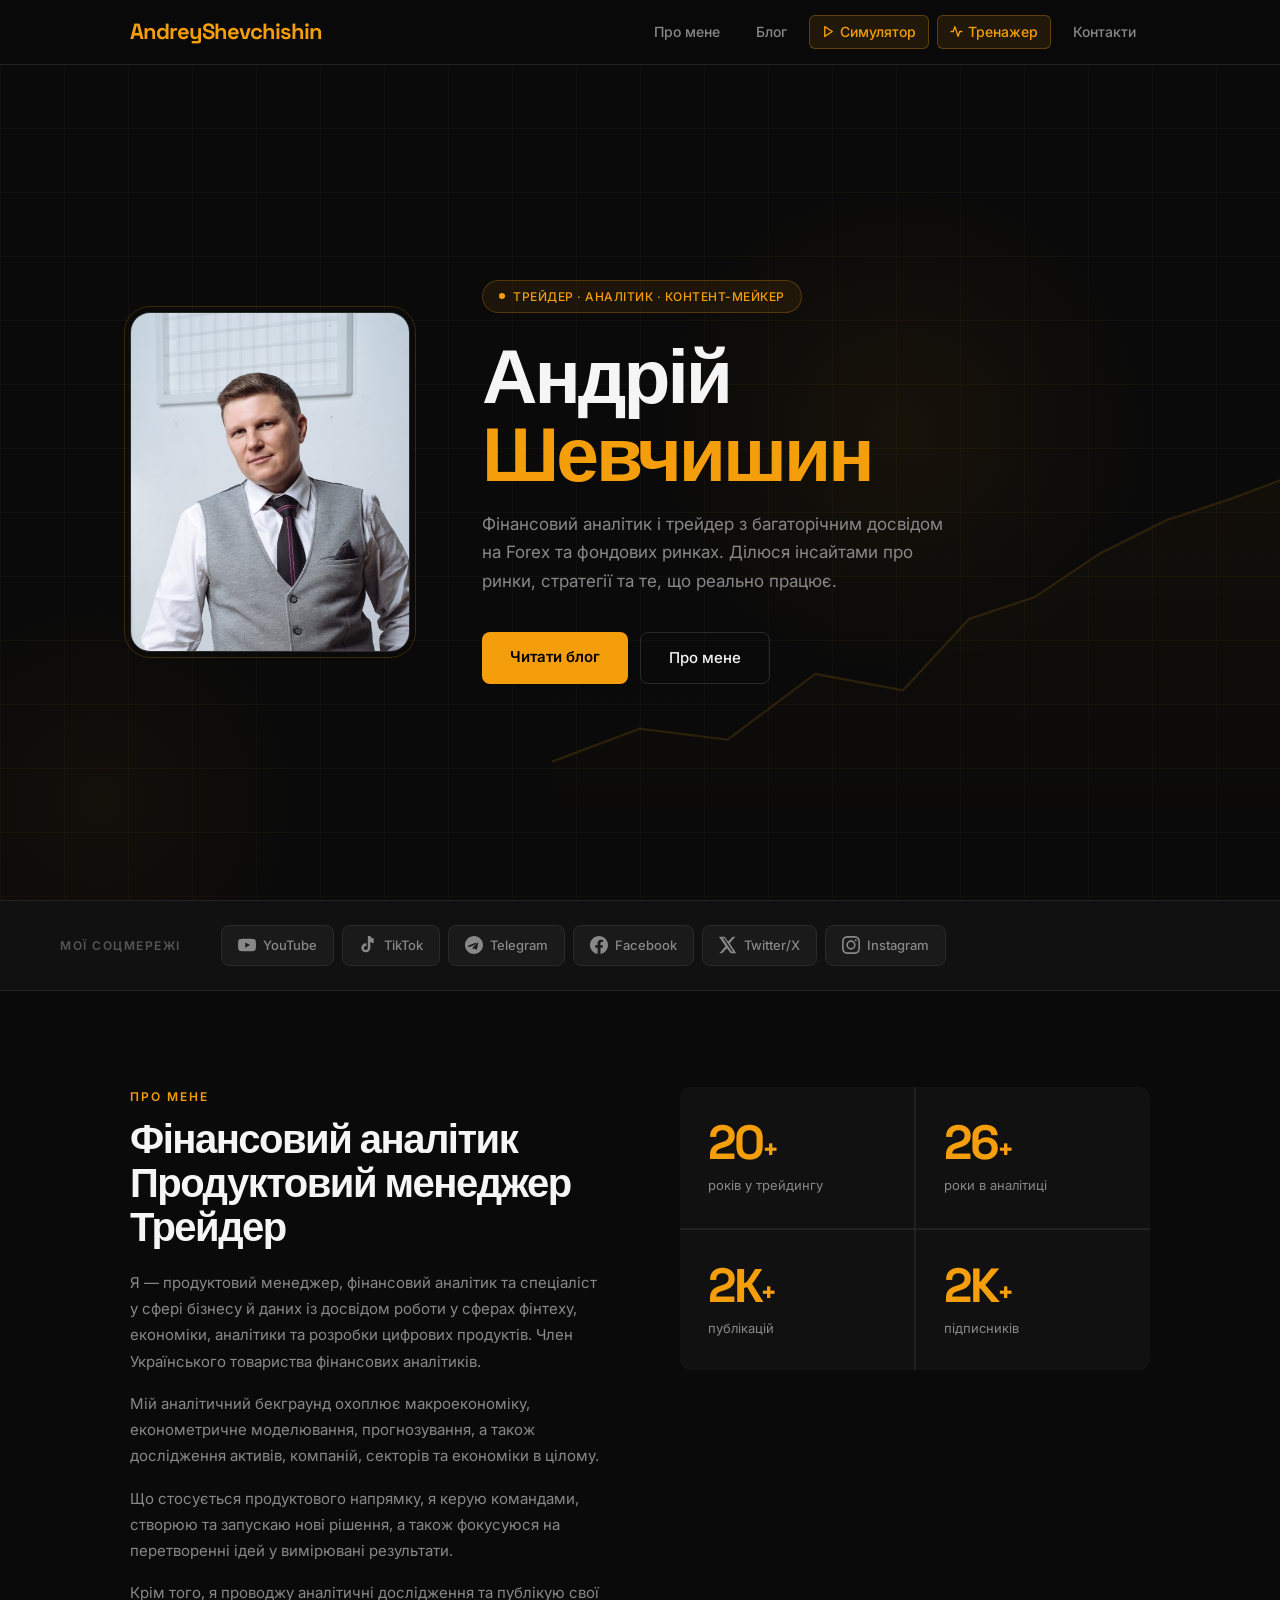
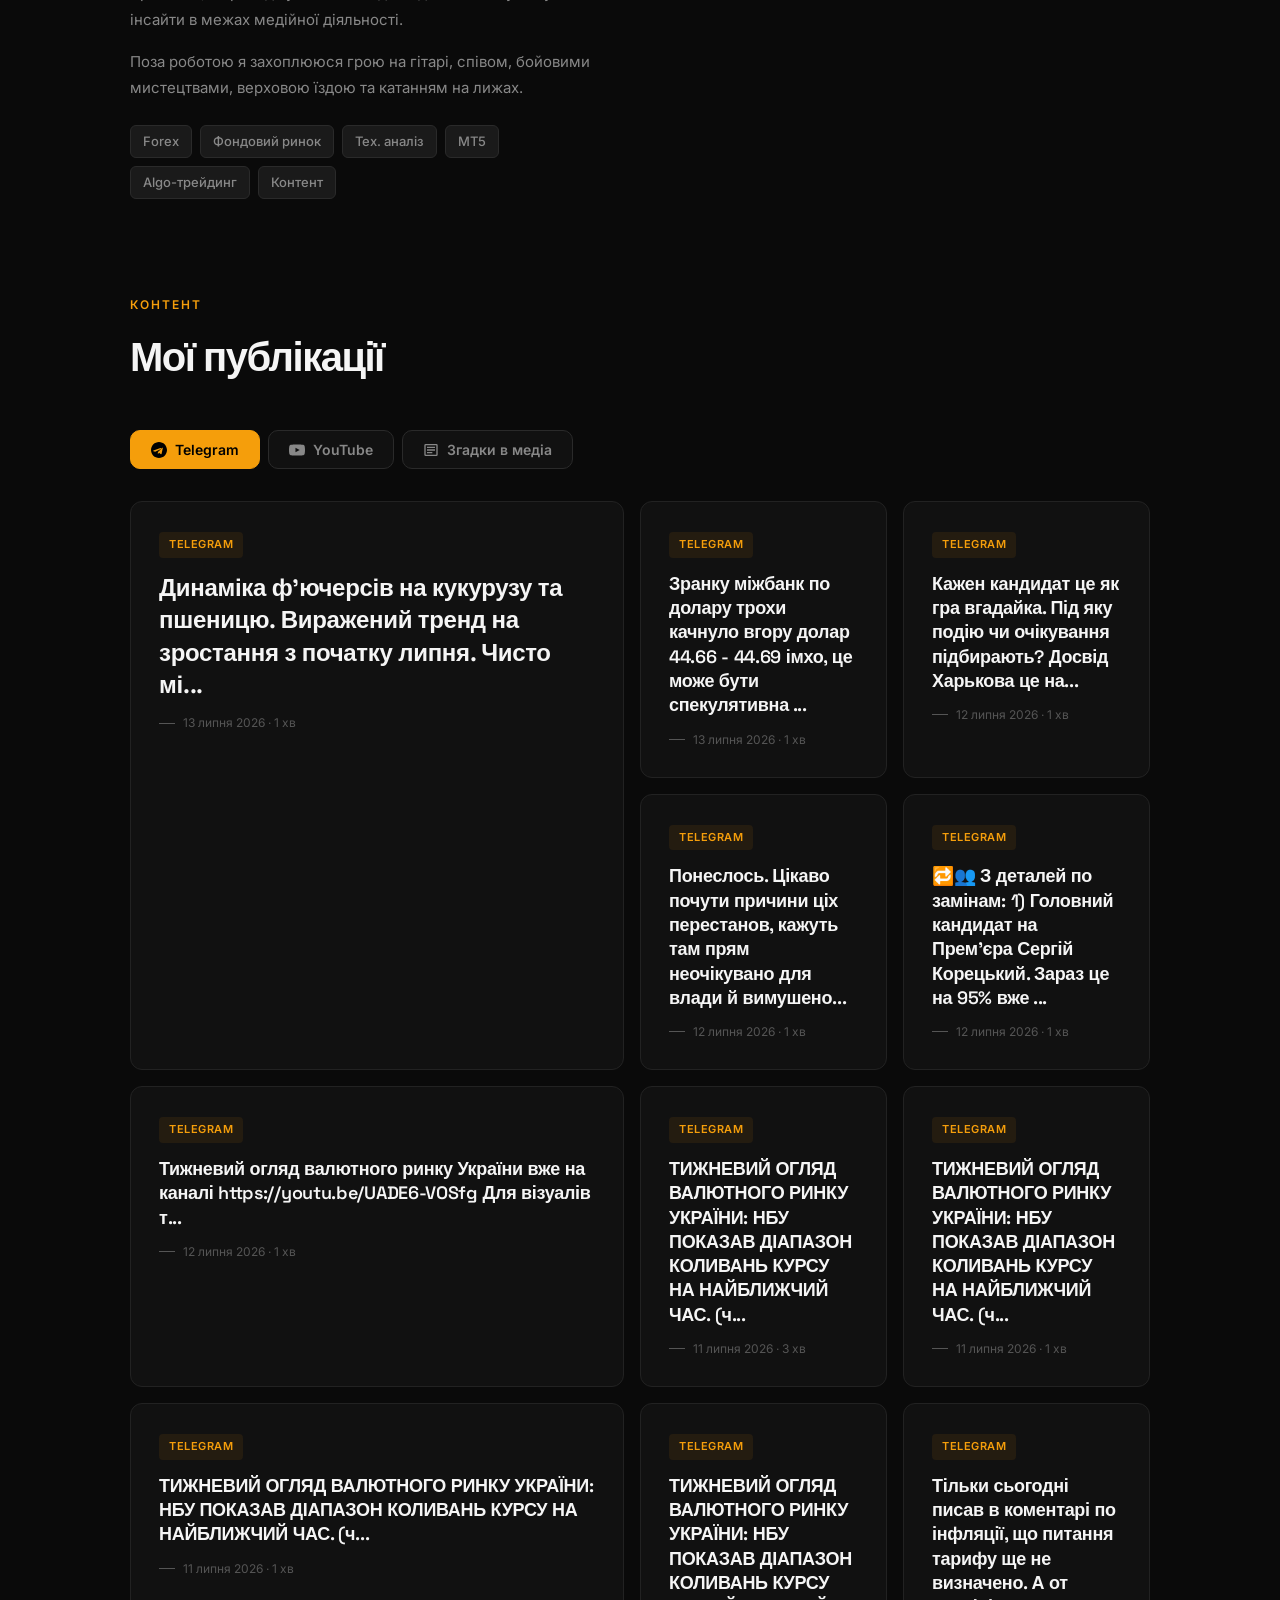
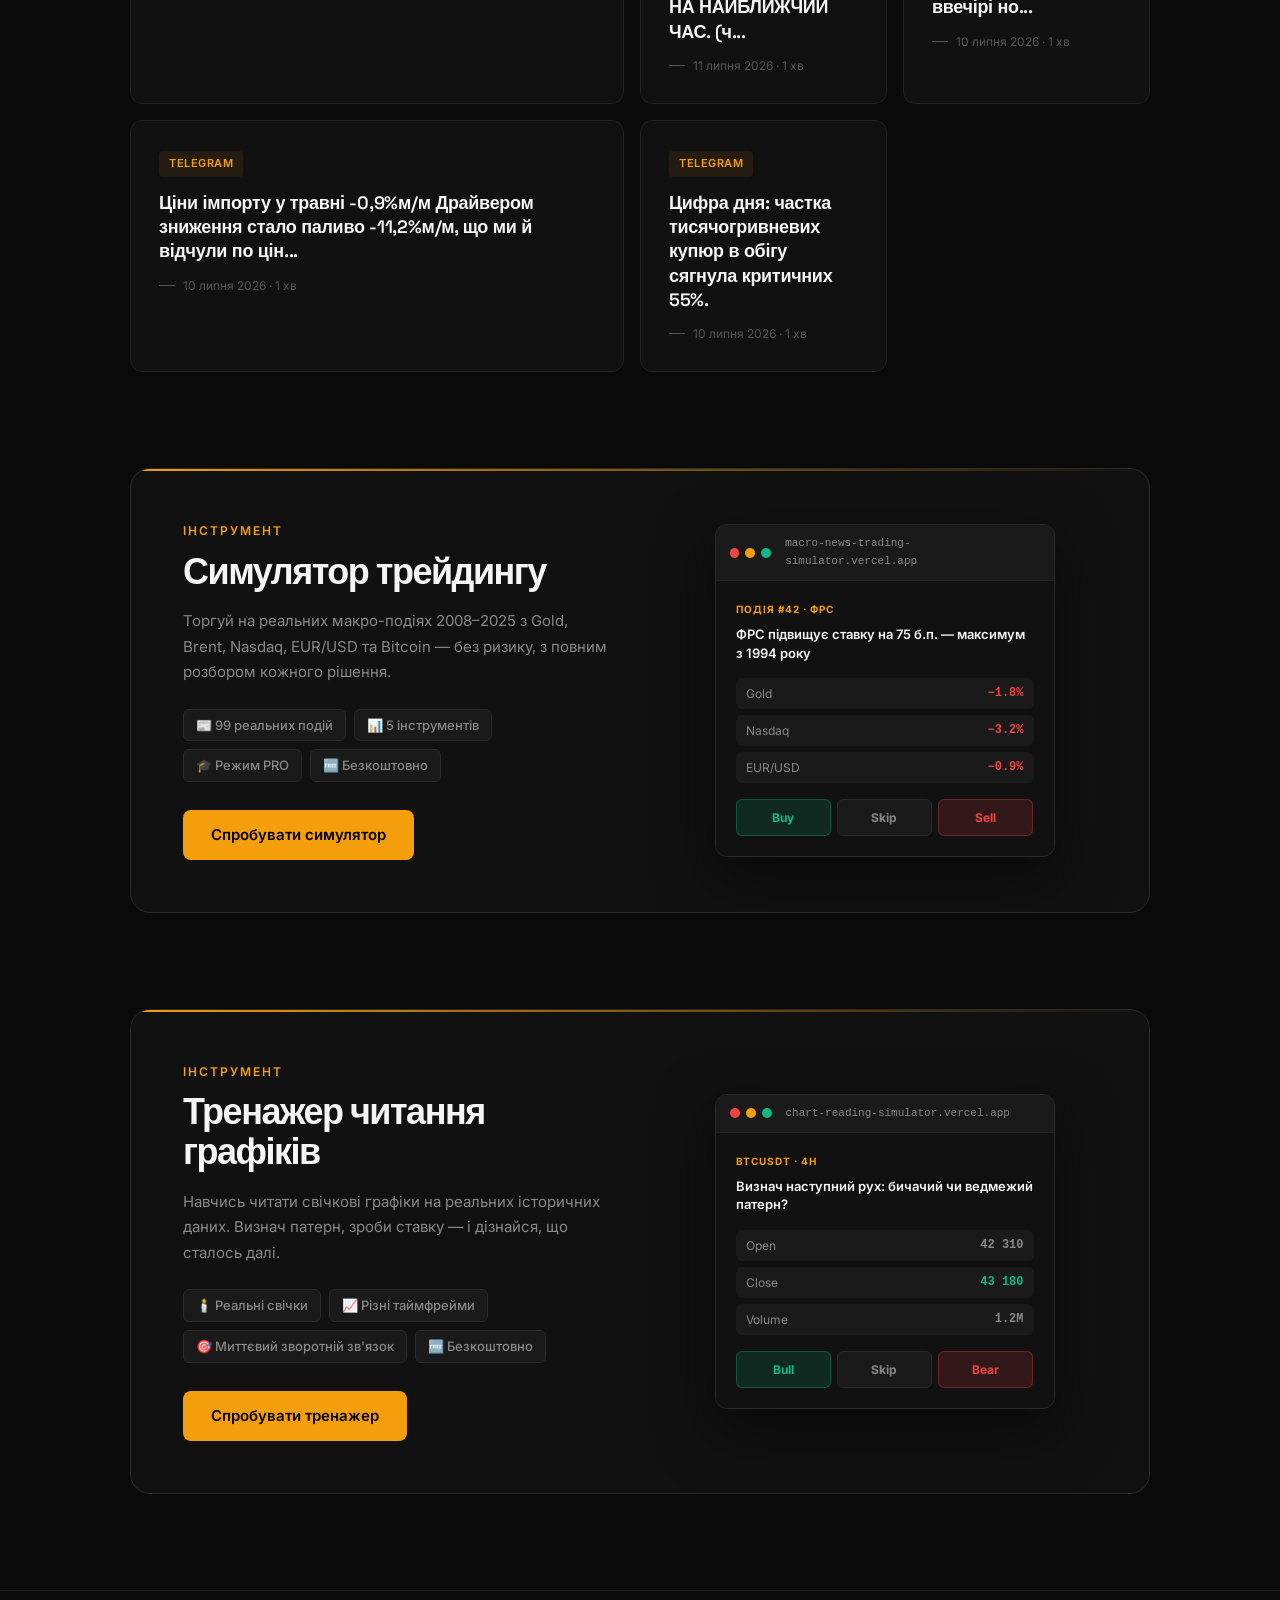
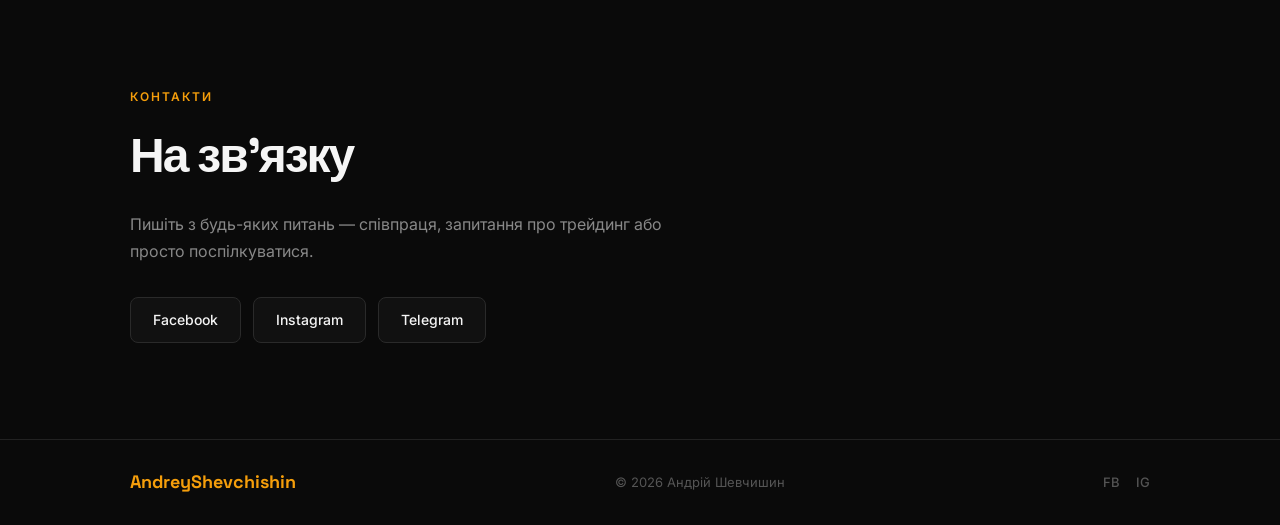
==== index.html @ c6d5d89d "Add files via upload" ====
<!DOCTYPE html>
<html lang="uk">
<head>
<meta charset="UTF-8">
<meta name="viewport" content="width=device-width, initial-scale=1.0">
<title>Андрій Шевчишин — Фінансовий аналітик</title>
<meta name="description" content="Персональний сайт Андрія Шевчишина — фінансовий аналітик, трейдер, контент-мейкер, продакт-менеджер">
<link rel="icon" type="image/svg+xml" href="favicon.svg">
<link rel="alternate icon" href="favicon.ico">
<link rel="preconnect" href="https://fonts.googleapis.com">
<link rel="preconnect" href="https://fonts.gstatic.com" crossorigin>
<link href="https://fonts.googleapis.com/css2?family=Inter:wght@300;400;500;600;700&family=Space+Grotesk:wght@400;500;700&display=swap" rel="stylesheet">
<link rel="stylesheet" href="style.css">
</head>
<body>

<!-- NAV -->
<nav id="navbar">
  <div class="nav-container">
    <div class="nav-logo">AndreyShevchishin</div>
    <div class="nav-links">
      <a href="#about">Про мене</a>
      <a href="#blog">Блог</a>
      <a href="simulator.html" class="nav-simulator">
        <svg width="13" height="13" viewBox="0 0 24 24" fill="none" stroke="currentColor" stroke-width="2.5" stroke-linecap="round" stroke-linejoin="round"><polygon points="5 3 19 12 5 21 5 3"/></svg>
        Симулятор
      </a>
      <a href="chart-simulator.html" class="nav-simulator">
        <svg width="13" height="13" viewBox="0 0 24 24" fill="none" stroke="currentColor" stroke-width="2.5" stroke-linecap="round" stroke-linejoin="round"><polyline points="22 12 18 12 15 21 9 3 6 12 2 12"/></svg>
        Тренажер
      </a>
      <a href="#contacts">Контакти</a>
    </div>
    <button class="nav-burger" id="burger">
      <span></span><span></span><span></span>
    </button>
  </div>
</nav>

<!-- HERO -->
<section class="hero" id="home">
  <div class="hero-bg">
    <div class="grid-lines"></div>
    <div class="chart-container">
      <svg viewBox="0 0 700 400" fill="none" xmlns="http://www.w3.org/2000/svg">
        <defs>
          <linearGradient id="chartGrad" x1="0" y1="0" x2="0" y2="1">
            <stop offset="0%" stop-color="#F59E0B" stop-opacity="0.25"/>
            <stop offset="100%" stop-color="#F59E0B" stop-opacity="0"/>
          </linearGradient>
        </defs>
        <polyline class="chart-line" points="0,320 80,290 160,300 240,240 320,255 380,190 440,170 500,130 560,100 620,80 700,50"/>
        <polygon class="chart-fill" points="0,320 80,290 160,300 240,240 320,255 380,190 440,170 500,130 560,100 620,80 700,50 700,400 0,400"/>
        <line x1="0" y1="133" x2="700" y2="133" stroke="#F59E0B" stroke-width="0.5" stroke-dasharray="5,10" opacity="0.3"/>
        <line x1="0" y1="266" x2="700" y2="266" stroke="#F59E0B" stroke-width="0.5" stroke-dasharray="5,10" opacity="0.3"/>
      </svg>
    </div>
    <div class="glow-1"></div>
    <div class="glow-2"></div>
  </div>

  <div class="hero-inner">
    <div class="hero-photo-wrap">
      <div class="hero-photo">
        <img src="Shevshichin.jpg" alt="Андрій Шевчишин" onerror="this.parentElement.classList.add('no-photo')">
        <div class="photo-placeholder">АШ</div>
      </div>
      <div class="photo-ring"></div>
    </div>

    <div class="hero-content">
      <div class="hero-badge">
        <span class="badge-dot"></span>
        Трейдер · Аналітик · Контент-мейкер
      </div>
      <h1>Андрій<br><span class="gold">Шевчишин</span></h1>
      <p class="hero-bio">
        Фінансовий аналітик і трейдер з багаторічним досвідом на Forex та фондових ринках. Ділюся інсайтами про ринки, стратегії та те, що реально працює.
      </p>
      <div class="hero-cta">
        <a href="#blog" class="btn-primary">Читати блог</a>
        <a href="#about" class="btn-ghost">Про мене</a>
      </div>
    </div>
  </div>
</section>

<!-- SOCIAL BAR -->
<div class="social-bar">
  <span class="social-label">Мої соцмережі</span>
  <div class="social-links" id="social-links">
    <a href="https://www.youtube.com/channel/UCLNHlZolCyjNAuhFwSVcicA" class="social-link" data-platform="youtube">
      <svg width="18" height="18" viewBox="0 0 24 24" fill="currentColor"><path d="M23.5 6.2a3 3 0 0 0-2.1-2.1C19.5 3.6 12 3.6 12 3.6s-7.5 0-9.4.5A3 3 0 0 0 .5 6.2 31 31 0 0 0 0 12a31 31 0 0 0 .5 5.8 3 3 0 0 0 2.1 2.1c1.9.5 9.4.5 9.4.5s7.5 0 9.4-.5a3 3 0 0 0 2.1-2.1A31 31 0 0 0 24 12a31 31 0 0 0-.5-5.8zM9.7 15.5V8.5l6.3 3.5-6.3 3.5z"/></svg>
      YouTube
    </a>
    <a href="https://www.tiktok.com/@andyshev" class="social-link" data-platform="tiktok">
      <svg width="18" height="18" viewBox="0 0 24 24" fill="currentColor"><path d="M19.6 3.3A4.5 4.5 0 0 1 15.1 0h-3.3v16.4a2.7 2.7 0 0 1-2.7 2.4 2.7 2.7 0 0 1-2.7-2.7 2.7 2.7 0 0 1 2.7-2.7c.3 0 .5 0 .8.1V9.9a6 6 0 0 0-.8-.1 6 6 0 0 0-6 6 6 6 0 0 0 6 6 6 6 0 0 0 6-6V8.1a7.8 7.8 0 0 0 4.5 1.4V6.2a4.5 4.5 0 0 1-0-.9z"/></svg>
      TikTok
    </a>
    <a href="https://t.me/shevchyshyn_trends" class="social-link" data-platform="telegram">
      <svg width="18" height="18" viewBox="0 0 24 24" fill="currentColor"><path d="M12 0C5.4 0 0 5.4 0 12s5.4 12 12 12 12-5.4 12-12S18.6 0 12 0zm5.9 8.2-2 9.5c-.1.6-.5.8-1 .5l-2.8-2-1.3 1.3c-.2.2-.3.3-.6.3l.2-2.8 4.9-4.4c.2-.2 0-.3-.3-.1L6.3 14.5l-2.7-.8c-.6-.2-.6-.6.1-.8l10.5-4c.5-.2 1 .1.7.8-.1 0-.1 0 0 .5z"/></svg>
      Telegram
    </a>
    <a href="https://www.facebook.com/AndyShev79" class="social-link" data-platform="facebook" target="_blank" rel="noopener">
      <svg width="18" height="18" viewBox="0 0 24 24" fill="currentColor"><path d="M24 12.1C24 5.4 18.6 0 12 0S0 5.4 0 12.1C0 18.1 4.4 23.1 10.1 24v-8.4H7.1v-3.5h3V9.6c0-3 1.8-4.7 4.5-4.7 1.3 0 2.7.2 2.7.2v3h-1.5c-1.5 0-2 .9-2 1.9v2.2h3.4l-.5 3.5H14V24C19.6 23.1 24 18.1 24 12.1z"/></svg>
      Facebook
    </a>
    <a href="https://x.com/AShechishin" class="social-link" data-platform="twitter">
      <svg width="18" height="18" viewBox="0 0 24 24" fill="currentColor"><path d="M18.2 1h3.5L14.2 9.8 23 23h-7.3l-5.2-6.8L4.2 23H.7l8-9.4L0 1h7.5l4.7 6.2L18.2 1zm-1.2 19.8h1.9L7.1 2.9H5.1l11.9 17.9z"/></svg>
      Twitter/X
    </a>
    <a href="https://www.instagram.com/andreyshevchishin/" class="social-link" data-platform="instagram" target="_blank" rel="noopener">
      <svg width="18" height="18" viewBox="0 0 24 24" fill="currentColor"><path d="M12 2.2c3.2 0 3.6 0 4.9.1 3.3.1 4.8 1.7 4.9 4.9.1 1.3.1 1.6.1 4.8 0 3.2 0 3.6-.1 4.8-.1 3.2-1.7 4.8-4.9 4.9-1.3.1-1.6.1-4.9.1-3.2 0-3.6 0-4.8-.1-3.3-.1-4.8-1.7-4.9-4.9C2.2 15.6 2.2 15.3 2.2 12c0-3.2 0-3.6.1-4.8C2.4 3.9 4 2.3 7.2 2.3c1.2-.1 1.6-.1 4.8-.1zM12 0C8.7 0 8.3 0 7.1.1 2.7.3.3 2.7.1 7.1.0 8.3 0 8.7 0 12c0 3.3 0 3.7.1 4.9.2 4.4 2.6 6.8 7 7C8.3 24 8.7 24 12 24s3.7 0 4.9-.1c4.4-.2 6.8-2.6 7-7 .1-1.2.1-1.6.1-4.9 0-3.3 0-3.7-.1-4.9C23.7 2.7 21.3.3 16.9.1 15.7 0 15.3 0 12 0zm0 5.8a6.2 6.2 0 1 0 0 12.4 6.2 6.2 0 0 0 0-12.4zM12 16a4 4 0 1 1 0-8 4 4 0 0 1 0 8zm6.4-11.8a1.4 1.4 0 1 0 0 2.8 1.4 1.4 0 0 0 0-2.8z"/></svg>
      Instagram
    </a>
  </div>
</div>

<!-- ABOUT -->
<section class="about-section" id="about">
  <div class="container">
    <div class="about-grid">
      <div class="about-text">
        <div class="section-label">Про мене</div>
         <h2>Фінансовий аналітик<br>Продуктовий менеджер<br>Трейдер</h2>
        <p>Я — продуктовий менеджер, фінансовий аналітик та спеціаліст у сфері бізнесу й даних із досвідом роботи у сферах фінтеху, економіки, аналітики та розробки цифрових продуктів. Член Українського товариства фінансових аналітиків.</p>
        <p>Мій аналітичний бекграунд охоплює макроекономіку, економетричне моделювання, прогнозування, а також дослідження активів, компаній, секторів та економіки в цілому.</p>
        <p>Що стосується продуктового напрямку, я керую командами, створюю та запускаю нові рішення, а також фокусуюся на перетворенні ідей у вимірювані результати.</p>
        <p>Крім того, я проводжу аналітичні дослідження та публікую свої інсайти в межах медійної діяльності. </p>
        <p>Поза роботою я захоплююся грою на гітарі, співом, бойовими мистецтвами, верховою їздою та катанням на лижах.</p>
        <div class="about-tags">
          <span class="tag">Forex</span>
          <span class="tag">Фондовий ринок</span>
          <span class="tag">Тех. аналіз</span>
          <span class="tag">MT5</span>
          <span class="tag">Algo-трейдинг</span>
          <span class="tag">Контент</span>
        </div>
      </div>
      <div class="about-stats">
        <div class="stat-card">
          <div class="stat-num">20<span>+</span></div>
          <div class="stat-label">років у трейдингу</div>
        </div>
        <div class="stat-card">
          <div class="stat-num">26<span>+</span></div>
          <div class="stat-label">роки в аналітиці</div>
        </div>
        <div class="stat-card">
          <div class="stat-num">2К<span>+</span></div>
          <div class="stat-label">публікацій</div>
        </div>
        <div class="stat-card">
          <div class="stat-num">2K<span>+</span></div>
          <div class="stat-label">підписників</div>
        </div>
      </div>
    </div>
  </div>
</section>

<!-- BLOG -->
<section class="blog-section" id="blog">
  <div class="container">
    <div class="section-header">
      <div>
        <div class="section-label">Контент</div>
        <h2>Мої публікації</h2>
      </div>
    </div>
    <div class="tab-bar">
      <button class="tab-btn active" data-source="telegram">
        <svg width="16" height="16" viewBox="0 0 24 24" fill="currentColor"><path d="M12 0C5.4 0 0 5.4 0 12s5.4 12 12 12 12-5.4 12-12S18.6 0 12 0zm5.9 8.2-2 9.5c-.1.6-.5.8-1 .5l-2.8-2-1.3 1.3c-.2.2-.3.3-.6.3l.2-2.8 4.9-4.4c.2-.2 0-.3-.3-.1L6.3 14.5l-2.7-.8c-.6-.2-.6-.6.1-.8l10.5-4c.5-.2 1 .1.7.8-.1 0-.1 0 0 .5z"/></svg>
        Telegram
      </button>
      <button class="tab-btn" data-source="youtube">
        <svg width="16" height="16" viewBox="0 0 24 24" fill="currentColor"><path d="M23.5 6.2a3 3 0 0 0-2.1-2.1C19.5 3.6 12 3.6 12 3.6s-7.5 0-9.4.5A3 3 0 0 0 .5 6.2 31 31 0 0 0 0 12a31 31 0 0 0 .5 5.8 3 3 0 0 0 2.1 2.1c1.9.5 9.4.5 9.4.5s7.5 0 9.4-.5a3 3 0 0 0 2.1-2.1A31 31 0 0 0 24 12a31 31 0 0 0-.5-5.8zM9.7 15.5V8.5l6.3 3.5-6.3 3.5z"/></svg>
        YouTube
      </button>
      <button class="tab-btn" data-source="news">
        <svg width="16" height="16" viewBox="0 0 24 24" fill="currentColor"><path d="M20 3H4a2 2 0 0 0-2 2v14a2 2 0 0 0 2 2h16a2 2 0 0 0 2-2V5a2 2 0 0 0-2-2zm0 16H4V5h16v14zM6 7h12v2H6zm0 4h12v2H6zm0 4h8v2H6z"/></svg>
        Згадки в медіа
      </button>
    </div>
    <div class="posts-grid" id="posts-container"></div>
  </div>
</section>

<!-- SIMULATOR BANNER -->
<section class="simulator-section">
  <div class="container">
    <div class="simulator-banner">
      <div class="sim-left">
        <div class="section-label">Інструмент</div>
        <h2>Симулятор трейдингу</h2>
        <p>Торгуй на реальних макро-подіях 2008–2025 з Gold, Brent, Nasdaq, EUR/USD та Bitcoin — без ризику, з повним розбором кожного рішення.</p>
        <div class="sim-features">
          <span class="sim-feat">📰 99 реальних подій</span>
          <span class="sim-feat">📊 5 інструментів</span>
          <span class="sim-feat">🎓 Режим PRO</span>
          <span class="sim-feat">🆓 Безкоштовно</span>
        </div>
        <a href="simulator.html" class="btn-primary sim-cta">Спробувати симулятор</a>
      </div>
      <div class="sim-right">
        <div class="sim-preview">
          <div class="sim-screen">
            <div class="sim-bar">
              <span class="sim-dot" style="background:#EF4444"></span>
              <span class="sim-dot" style="background:#F59E0B"></span>
              <span class="sim-dot" style="background:#10B981"></span>
              <span class="sim-url">macro-news-trading-simulator.vercel.app</span>
            </div>
            <div class="sim-content">
              <div class="sim-event-label">ПОДІЯ #42 · ФРС</div>
              <div class="sim-event-title">ФРС підвищує ставку на 75 б.п. — максимум з 1994 року</div>
              <div class="sim-instruments">
                <div class="sim-inst">
                  <span>Gold</span>
                  <span class="sim-val down">−1.8%</span>
                </div>
                <div class="sim-inst">
                  <span>Nasdaq</span>
                  <span class="sim-val down">−3.2%</span>
                </div>
                <div class="sim-inst">
                  <span>EUR/USD</span>
                  <span class="sim-val down">−0.9%</span>
                </div>
              </div>
              <div class="sim-btns">
                <div class="sim-btn buy">Buy</div>
                <div class="sim-btn skip">Skip</div>
                <div class="sim-btn sell">Sell</div>
              </div>
            </div>
          </div>
        </div>
      </div>
    </div>
  </div>
</section>

<!-- CHART SIMULATOR BANNER -->
<section class="simulator-section">
  <div class="container">
    <div class="simulator-banner">
      <div class="sim-left">
        <div class="section-label">Інструмент</div>
        <h2>Тренажер читання графіків</h2>
        <p>Навчись читати свічкові графіки на реальних історичних даних. Визнач патерн, зроби ставку — і дізнайся, що сталось далі.</p>
        <div class="sim-features">
          <span class="sim-feat">🕯️ Реальні свічки</span>
          <span class="sim-feat">📈 Різні таймфрейми</span>
          <span class="sim-feat">🎯 Миттєвий зворотній зв'язок</span>
          <span class="sim-feat">🆓 Безкоштовно</span>
        </div>
        <a href="chart-simulator.html" class="btn-primary sim-cta">Спробувати тренажер</a>
      </div>
      <div class="sim-right">
        <div class="sim-preview">
          <div class="sim-screen">
            <div class="sim-bar">
              <span class="sim-dot" style="background:#EF4444"></span>
              <span class="sim-dot" style="background:#F59E0B"></span>
              <span class="sim-dot" style="background:#10B981"></span>
              <span class="sim-url">chart-reading-simulator.vercel.app</span>
            </div>
            <div class="sim-content">
              <div class="sim-event-label">BTCUSDT · 4H</div>
              <div class="sim-event-title">Визнач наступний рух: бичачий чи ведмежий патерн?</div>
              <div class="sim-instruments">
                <div class="sim-inst">
                  <span>Open</span>
                  <span class="sim-val">42 310</span>
                </div>
                <div class="sim-inst">
                  <span>Close</span>
                  <span class="sim-val up">43 180</span>
                </div>
                <div class="sim-inst">
                  <span>Volume</span>
                  <span class="sim-val">1.2M</span>
                </div>
              </div>
              <div class="sim-btns">
                <div class="sim-btn buy">Bull</div>
                <div class="sim-btn skip">Skip</div>
                <div class="sim-btn sell">Bear</div>
              </div>
            </div>
          </div>
        </div>
      </div>
    </div>
  </div>
</section>

<!-- CONTACTS -->
<section class="contacts-section" id="contacts">
  <div class="container">
    <div class="contacts-inner">
      <div class="section-label">Контакти</div>
      <h2>На зв'язку</h2>
      <p class="contacts-desc">Пишіть з будь-яких питань — співпраця, запитання про трейдинг або просто поспілкуватися.</p>
      <div class="contacts-social">
        <a href="https://www.facebook.com/AndyShev79" class="contact-btn" target="_blank" rel="noopener">Facebook</a>
        <a href="https://www.instagram.com/andreyshevchishin/" class="contact-btn" target="_blank" rel="noopener">Instagram</a>
        <a href="#" class="contact-btn">Telegram</a>
      </div>
    </div>
  </div>
</section>

<!-- FOOTER -->
<footer>
  <div class="container">
    <div class="footer-inner">
      <div class="footer-logo">AndreyShevchishin</div>
      <div class="footer-copy">© 2026 Андрій Шевчишин</div>
      <div class="footer-links">
        <a href="https://www.facebook.com/AndyShev79" target="_blank" rel="noopener">FB</a>
        <a href="https://www.instagram.com/andreyshevchishin/" target="_blank" rel="noopener">IG</a>
      </div>
    </div>
  </div>
</footer>

<script src="posts.js"></script>
<script src="main.js"></script>
</body>
</html>
---- style.css ----
@import url('https://fonts.googleapis.com/css2?family=Inter:wght@300;400;500;600;700&family=Space+Grotesk:wght@400;500;700&display=swap');

*, *::before, *::after { margin: 0; padding: 0; box-sizing: border-box; }

:root {
  --bg: #0A0A0A;
  --bg2: #111111;
  --bg3: #1A1A1A;
  --gold: #F59E0B;
  --gold2: #D97706;
  --gold-dim: rgba(245,158,11,0.08);
  --text: #F5F5F5;
  --muted: #888;
  --muted2: #555;
  --border: #222;
  --border2: #2A2A2A;
  --radius: 12px;
}

html { scroll-behavior: smooth; }

body {
  background: var(--bg);
  color: var(--text);
  font-family: 'Inter', sans-serif;
  font-size: 16px;
  line-height: 1.6;
  overflow-x: hidden;
}

.container { max-width: 1140px; margin: 0 auto; padding: 0 60px; }

/* ───── NAV ───── */
#navbar {
  position: fixed; top: 0; left: 0; right: 0; z-index: 200;
  background: rgba(10,10,10,0.85);
  backdrop-filter: blur(16px);
  border-bottom: 1px solid var(--border);
  transition: box-shadow 0.3s;
}
#navbar.scrolled { box-shadow: 0 4px 40px rgba(0,0,0,0.5); }
.nav-container {
  max-width: 1140px; margin: 0 auto;
  display: flex; align-items: center;
  padding: 0 60px; height: 64px;
}
.nav-logo {
  font-family: 'Space Grotesk', sans-serif;
  font-size: 22px; font-weight: 700;
  color: var(--gold); letter-spacing: -1px;
  margin-right: auto;
}
.nav-links { display: flex; gap: 8px; }
.nav-links a {
  color: var(--muted); text-decoration: none;
  font-size: 14px; font-weight: 500;
  padding: 6px 14px; border-radius: 6px;
  transition: all 0.2s;
}
.nav-links a:hover { color: var(--text); background: var(--bg3); }
.nav-burger {
  display: none; flex-direction: column; gap: 5px;
  background: none; border: none; cursor: pointer; padding: 4px;
}
.nav-burger span {
  display: block; width: 22px; height: 2px;
  background: var(--muted); border-radius: 2px; transition: all 0.2s;
}

/* ───── HERO ───── */
.hero {
  min-height: 100vh;
  display: flex; align-items: center;
  padding: 64px 0 0;
  position: relative; overflow: hidden;
}
.hero-bg {
  position: absolute; inset: 0; pointer-events: none;
}
.grid-lines {
  position: absolute; inset: 0;
  background-image:
    linear-gradient(rgba(245,158,11,0.035) 1px, transparent 1px),
    linear-gradient(90deg, rgba(245,158,11,0.035) 1px, transparent 1px);
  background-size: 64px 64px;
}
.chart-container {
  position: absolute; right: -40px; bottom: 0;
  width: 60%; height: 60%; opacity: 0.15;
}
.chart-container svg { width: 100%; height: 100%; }
.chart-line { stroke: #F59E0B; stroke-width: 2; fill: none; }
.chart-fill { fill: url(#chartGrad); stroke: none; }
.glow-1 {
  position: absolute; top: 20%; right: 10%;
  width: 500px; height: 500px; border-radius: 50%;
  background: radial-gradient(circle, rgba(245,158,11,0.06) 0%, transparent 70%);
}
.glow-2 {
  position: absolute; bottom: -100px; left: -100px;
  width: 400px; height: 400px; border-radius: 50%;
  background: radial-gradient(circle, rgba(245,158,11,0.04) 0%, transparent 70%);
}

.hero-inner {
  position: relative; z-index: 2;
  max-width: 1140px; margin: 0 auto; padding: 0 60px;
  display: flex; align-items: center; gap: 72px;
  width: 100%;
}

/* Photo */
.hero-photo-wrap {
  position: relative; flex-shrink: 0;
}
.hero-photo {
  width: 280px; height: 340px;
  border-radius: 20px;
  overflow: hidden;
  background: var(--bg3);
  border: 1px solid var(--border2);
  position: relative;
}
.hero-photo img {
  width: 100%; height: 100%;
  object-fit: cover; object-position: center top;
  display: block;
}
.hero-photo.no-photo img { display: none; }
.photo-placeholder {
  position: absolute; inset: 0;
  display: flex; align-items: center; justify-content: center;
  font-family: 'Space Grotesk', sans-serif;
  font-size: 56px; font-weight: 700; color: var(--gold);
  opacity: 0.3;
}
.hero-photo img + .photo-placeholder { display: none; }
.hero-photo.no-photo .photo-placeholder { display: flex; }

.photo-ring {
  position: absolute; inset: -6px;
  border-radius: 26px;
  border: 1px solid rgba(245,158,11,0.2);
  pointer-events: none;
}

/* Hero text */
.hero-content { flex: 1; max-width: 560px; }

.hero-badge {
  display: inline-flex; align-items: center; gap: 8px;
  background: var(--gold-dim);
  border: 1px solid rgba(245,158,11,0.25);
  border-radius: 100px; padding: 6px 16px;
  font-size: 12px; font-weight: 500; color: var(--gold);
  letter-spacing: 0.5px; text-transform: uppercase;
  margin-bottom: 24px;
}
.badge-dot {
  width: 6px; height: 6px; border-radius: 50%;
  background: var(--gold);
  animation: pulse 2s ease-in-out infinite;
}
@keyframes pulse { 0%,100%{opacity:1} 50%{opacity:0.2} }

.hero-content h1 {
  font-family: 'Space Grotesk', sans-serif;
  font-size: clamp(52px, 6vw, 80px);
  font-weight: 700; line-height: 1.02;
  letter-spacing: -3px; margin-bottom: 16px;
}
.hero-content h1 .gold { color: var(--gold); }

.hero-bio {
  font-size: 17px; color: var(--muted);
  line-height: 1.7; max-width: 480px;
  margin-bottom: 36px;
}

.hero-cta { display: flex; gap: 12px; flex-wrap: wrap; }

.btn-primary {
  background: var(--gold); color: #000;
  font-weight: 600; font-size: 15px;
  padding: 13px 28px; border-radius: 8px;
  text-decoration: none; border: none;
  transition: background 0.2s, transform 0.15s;
  display: inline-block; cursor: pointer;
  font-family: 'Inter', sans-serif;
}
.btn-primary:hover { background: var(--gold2); transform: translateY(-1px); }

.btn-ghost {
  background: transparent; color: var(--text);
  font-weight: 500; font-size: 15px;
  padding: 13px 28px; border-radius: 8px;
  border: 1px solid var(--border2);
  text-decoration: none;
  transition: border-color 0.2s, transform 0.15s;
  display: inline-block; cursor: pointer;
  font-family: 'Inter', sans-serif;
}
.btn-ghost:hover { border-color: #444; transform: translateY(-1px); }

/* ───── SOCIAL BAR ───── */
.social-bar {
  background: var(--bg2);
  border-top: 1px solid var(--border);
  border-bottom: 1px solid var(--border);
  padding: 24px 60px;
  display: flex; align-items: center; gap: 40px;
  flex-wrap: wrap;
  max-width: 100%;
}
.social-label {
  color: var(--muted2); font-size: 12px; font-weight: 600;
  text-transform: uppercase; letter-spacing: 1.5px;
  white-space: nowrap;
}
.social-links { display: flex; gap: 8px; flex-wrap: wrap; }
.social-link {
  display: inline-flex; align-items: center; gap: 7px;
  background: var(--bg3); border: 1px solid var(--border2);
  border-radius: 8px; padding: 9px 16px;
  color: var(--muted); text-decoration: none;
  font-size: 13px; font-weight: 500;
  transition: all 0.2s;
}
.social-link:hover { color: var(--text); border-color: var(--gold); background: var(--gold-dim); }
.social-link svg { flex-shrink: 0; }

/* Platform colors on hover */
.social-link[data-platform="youtube"]:hover { color: #FF4444; border-color: #FF4444; background: rgba(255,68,68,0.06); }
.social-link[data-platform="tiktok"]:hover { color: #69C9D0; border-color: #69C9D0; background: rgba(105,201,208,0.06); }
.social-link[data-platform="telegram"]:hover { color: #2AABEE; border-color: #2AABEE; background: rgba(42,171,238,0.06); }
.social-link[data-platform="facebook"]:hover { color: #1877F2; border-color: #1877F2; background: rgba(24,119,242,0.06); }
.social-link[data-platform="twitter"]:hover { color: #ccc; border-color: #ccc; background: rgba(200,200,200,0.06); }
.social-link[data-platform="instagram"]:hover { color: #E1306C; border-color: #E1306C; background: rgba(225,48,108,0.06); }

/* ───── ABOUT ───── */
.about-section { padding: 96px 0; }
.about-grid {
  display: grid; grid-template-columns: 1fr 1fr;
  gap: 80px; align-items: start;
}
.section-label {
  font-size: 12px; font-weight: 600;
  text-transform: uppercase; letter-spacing: 2px;
  color: var(--gold); margin-bottom: 12px;
}
.about-text h2 {
  font-family: 'Space Grotesk', sans-serif;
  font-size: 40px; font-weight: 700;
  letter-spacing: -1.5px; line-height: 1.1;
  margin-bottom: 20px;
}
.about-text p {
  color: var(--muted); font-size: 15px; line-height: 1.75;
  margin-bottom: 16px;
}
.about-tags { display: flex; flex-wrap: wrap; gap: 8px; margin-top: 24px; }
.tag {
  background: var(--bg3); border: 1px solid var(--border2);
  border-radius: 6px; padding: 5px 12px;
  font-size: 13px; color: var(--muted); font-weight: 500;
}

.about-stats {
  display: grid; grid-template-columns: 1fr 1fr;
  gap: 2px; background: var(--border); border-radius: var(--radius);
  overflow: hidden;
}
.stat-card {
  background: var(--bg2); padding: 32px 28px;
  transition: background 0.2s;
}
.stat-card:hover { background: var(--bg3); }
.stat-num {
  font-family: 'Space Grotesk', sans-serif;
  font-size: 48px; font-weight: 700;
  color: var(--gold); letter-spacing: -3px;
  line-height: 1;
}
.stat-num span { font-size: 28px; }
.stat-label { color: var(--muted); font-size: 13px; margin-top: 8px; }

/* ───── BLOG ───── */
.tab-bar {
  display: flex; gap: 8px; margin-bottom: 32px; flex-wrap: wrap;
}
.tab-btn {
  display: inline-flex; align-items: center; gap: 8px;
  background: var(--bg2); border: 1px solid var(--border2);
  border-radius: 10px; padding: 10px 20px;
  font-size: 14px; font-weight: 600; color: var(--muted);
  cursor: pointer; font-family: 'Inter', sans-serif; transition: all 0.2s;
}
.tab-btn:hover { color: var(--text); border-color: #444; }
.tab-btn.active { background: var(--gold); color: #000; border-color: var(--gold); }
.tab-btn svg { flex-shrink: 0; }
.no-posts { color: var(--muted); font-size: 15px; padding: 40px 0; }

.blog-section { padding: 0 0 96px; }
.section-header {
  display: flex; align-items: flex-end;
  justify-content: space-between;
  margin-bottom: 40px; flex-wrap: wrap; gap: 16px;
}
.section-header h2 {
  font-family: 'Space Grotesk', sans-serif;
  font-size: 40px; font-weight: 700;
  letter-spacing: -1.5px;
}
.tag-filters { display: flex; gap: 8px; flex-wrap: wrap; }
.tag-filter {
  background: transparent;
  border: 1px solid var(--border2);
  border-radius: 100px; padding: 6px 16px;
  font-size: 13px; font-weight: 500; color: var(--muted);
  cursor: pointer; font-family: 'Inter', sans-serif;
  transition: all 0.2s;
}
.tag-filter.active { background: var(--gold); color: #000; border-color: var(--gold); }
.tag-filter:hover:not(.active) { color: var(--text); border-color: #444; }

.posts-grid {
  display: grid;
  grid-template-columns: repeat(3, 1fr);
  gap: 16px;
}
.posts-grid.has-featured { grid-template-columns: 2fr 1fr 1fr; }

.post-card {
  background: var(--bg2); border: 1px solid var(--border);
  border-radius: var(--radius); padding: 28px;
  cursor: pointer; text-decoration: none; color: var(--text);
  display: block;
  transition: border-color 0.2s, transform 0.2s, background 0.2s;
  position: relative; overflow: hidden;
}
.post-card::before {
  content: ''; position: absolute;
  top: 0; left: 0; right: 0; height: 2px;
  background: linear-gradient(90deg, var(--gold), transparent);
  opacity: 0; transition: opacity 0.2s;
}
.post-card:hover { border-color: #2E2E2E; transform: translateY(-3px); background: #131313; }
.post-card:hover::before { opacity: 1; }
.post-card.featured { grid-row: span 2; }

.post-tag {
  display: inline-block;
  background: var(--gold-dim); color: var(--gold);
  font-size: 11px; font-weight: 600;
  padding: 4px 10px; border-radius: 4px;
  text-transform: uppercase; letter-spacing: 0.5px;
  margin-bottom: 14px;
}
.post-title {
  font-family: 'Space Grotesk', sans-serif;
  font-size: 18px; font-weight: 600;
  line-height: 1.35; margin-bottom: 12px;
  letter-spacing: -0.3px;
}
.post-card.featured .post-title { font-size: 24px; }
.post-excerpt {
  color: var(--muted); font-size: 14px;
  line-height: 1.65; margin-bottom: 20px;
}
.post-meta {
  color: var(--muted2); font-size: 12px;
  display: flex; align-items: center; gap: 8px;
}
.post-meta::before {
  content: '';
  display: block; width: 16px; height: 1px;
  background: var(--muted2);
}

/* ───── NAV SIMULATOR LINK ───── */
.nav-simulator {
  display: inline-flex; align-items: center; gap: 5px;
  background: rgba(245,158,11,0.1) !important;
  border: 1px solid rgba(245,158,11,0.3);
  border-radius: 6px; color: var(--gold) !important;
  padding: 5px 12px !important;
  transition: all 0.2s;
}
.nav-simulator:hover {
  background: rgba(245,158,11,0.18) !important;
  border-color: var(--gold); color: var(--gold) !important;
}

/* ───── SIMULATOR BANNER ───── */
.simulator-section { padding: 0 0 96px; }
.simulator-banner {
  display: grid; grid-template-columns: 1fr 1fr;
  gap: 64px; align-items: center;
  background: var(--bg2); border: 1px solid var(--border2);
  border-radius: 20px; padding: 52px;
  position: relative; overflow: hidden;
}
.simulator-banner::before {
  content: '';
  position: absolute; top: 0; left: 0; right: 0; height: 2px;
  background: linear-gradient(90deg, var(--gold), transparent);
}
.sim-left h2 {
  font-family: 'Space Grotesk', sans-serif;
  font-size: 36px; font-weight: 700;
  letter-spacing: -1.5px; line-height: 1.1; margin-bottom: 16px;
}
.sim-left p { color: var(--muted); font-size: 15px; line-height: 1.7; margin-bottom: 24px; }
.sim-features { display: flex; flex-wrap: wrap; gap: 8px; margin-bottom: 28px; }
.sim-feat {
  background: var(--bg3, #1A1A1A); border: 1px solid var(--border2);
  border-radius: 6px; padding: 5px 12px;
  font-size: 13px; color: var(--muted); font-weight: 500;
}
.sim-cta { font-size: 15px; }

/* Fake simulator preview */
.sim-right { display: flex; justify-content: center; }
.sim-preview {
  width: 100%; max-width: 340px;
  border-radius: 12px; overflow: hidden;
  border: 1px solid var(--border2);
  box-shadow: 0 20px 60px rgba(0,0,0,0.5);
}
.sim-bar {
  display: flex; align-items: center; gap: 6px;
  background: #1A1A1A; padding: 10px 14px;
  border-bottom: 1px solid var(--border);
}
.sim-dot { width: 10px; height: 10px; border-radius: 50%; }
.sim-url { font-size: 11px; color: var(--muted); margin-left: 8px; font-family: monospace; }
.sim-content { background: #111; padding: 20px; }
.sim-event-label {
  font-size: 10px; font-weight: 700; letter-spacing: 1px;
  color: var(--gold); text-transform: uppercase; margin-bottom: 8px;
}
.sim-event-title {
  font-size: 13px; font-weight: 600; line-height: 1.4;
  color: var(--text); margin-bottom: 16px;
}
.sim-instruments { display: flex; flex-direction: column; gap: 6px; margin-bottom: 16px; }
.sim-inst {
  display: flex; justify-content: space-between; align-items: center;
  background: #1A1A1A; border-radius: 6px; padding: 6px 10px;
  font-size: 12px; color: var(--muted);
}
.sim-val { font-weight: 600; font-family: monospace; }
.sim-val.down { color: #EF4444; }
.sim-val.up { color: #10B981; }
.sim-btns { display: flex; gap: 6px; }
.sim-btn {
  flex: 1; text-align: center; padding: 8px;
  border-radius: 6px; font-size: 12px; font-weight: 700;
  cursor: pointer;
}
.sim-btn.buy { background: rgba(16,185,129,0.15); color: #10B981; border: 1px solid rgba(16,185,129,0.3); }
.sim-btn.sell { background: rgba(239,68,68,0.15); color: #EF4444; border: 1px solid rgba(239,68,68,0.3); }
.sim-btn.skip { background: var(--bg3, #1A1A1A); color: var(--muted); border: 1px solid var(--border2); }

@media (max-width: 900px) {
  .simulator-banner { grid-template-columns: 1fr; gap: 40px; padding: 32px; }
  .sim-right { display: none; }
}

/* ───── CONTACTS ───── */
.contacts-section {
  padding: 96px 0;
  border-top: 1px solid var(--border);
}
.contacts-inner { max-width: 560px; }
.contacts-inner h2 {
  font-family: 'Space Grotesk', sans-serif;
  font-size: 48px; font-weight: 700;
  letter-spacing: -2px; margin-bottom: 16px;
}
.contacts-desc { color: var(--muted); font-size: 16px; line-height: 1.7; margin-bottom: 32px; }
.contacts-social { display: flex; gap: 12px; flex-wrap: wrap; }
.contact-btn {
  background: var(--bg2); border: 1px solid var(--border2);
  border-radius: 8px; padding: 11px 22px;
  font-size: 14px; font-weight: 500; color: var(--text);
  text-decoration: none; transition: all 0.2s;
}
.contact-btn:hover { border-color: var(--gold); color: var(--gold); background: var(--gold-dim); }

/* ───── FOOTER ───── */
footer {
  border-top: 1px solid var(--border);
  padding: 28px 0;
}
.footer-inner {
  display: flex; align-items: center;
  justify-content: space-between;
}
.footer-logo {
  font-family: 'Space Grotesk', sans-serif;
  font-size: 18px; font-weight: 700; color: var(--gold);
}
.footer-copy { color: var(--muted2); font-size: 13px; }
.footer-links { display: flex; gap: 16px; }
.footer-links a {
  color: var(--muted2); font-size: 13px; font-weight: 500;
  text-decoration: none; transition: color 0.2s;
}
.footer-links a:hover { color: var(--gold); }

/* ───── RESPONSIVE ───── */
@media (max-width: 900px) {
  .container { padding: 0 24px; }
  .nav-container { padding: 0 24px; }
  .social-bar { padding: 20px 24px; }
  .hero-inner { flex-direction: column; gap: 40px; padding: 0 24px; text-align: center; }
  .hero-photo { width: 200px; height: 240px; }
  .hero-bio { max-width: 100%; }
  .hero-cta { justify-content: center; }
  .about-grid { grid-template-columns: 1fr; gap: 48px; }
  .posts-grid, .posts-grid.has-featured { grid-template-columns: 1fr; }
  .post-card.featured { grid-row: span 1; }
  .section-header { flex-direction: column; align-items: flex-start; }
  .nav-links { display: none; }
  .nav-burger { display: flex; }
}

@media (max-width: 600px) {
  .hero-content h1 { font-size: 44px; }
  .about-stats { grid-template-columns: 1fr 1fr; }
  .footer-inner { flex-direction: column; gap: 12px; text-align: center; }
}
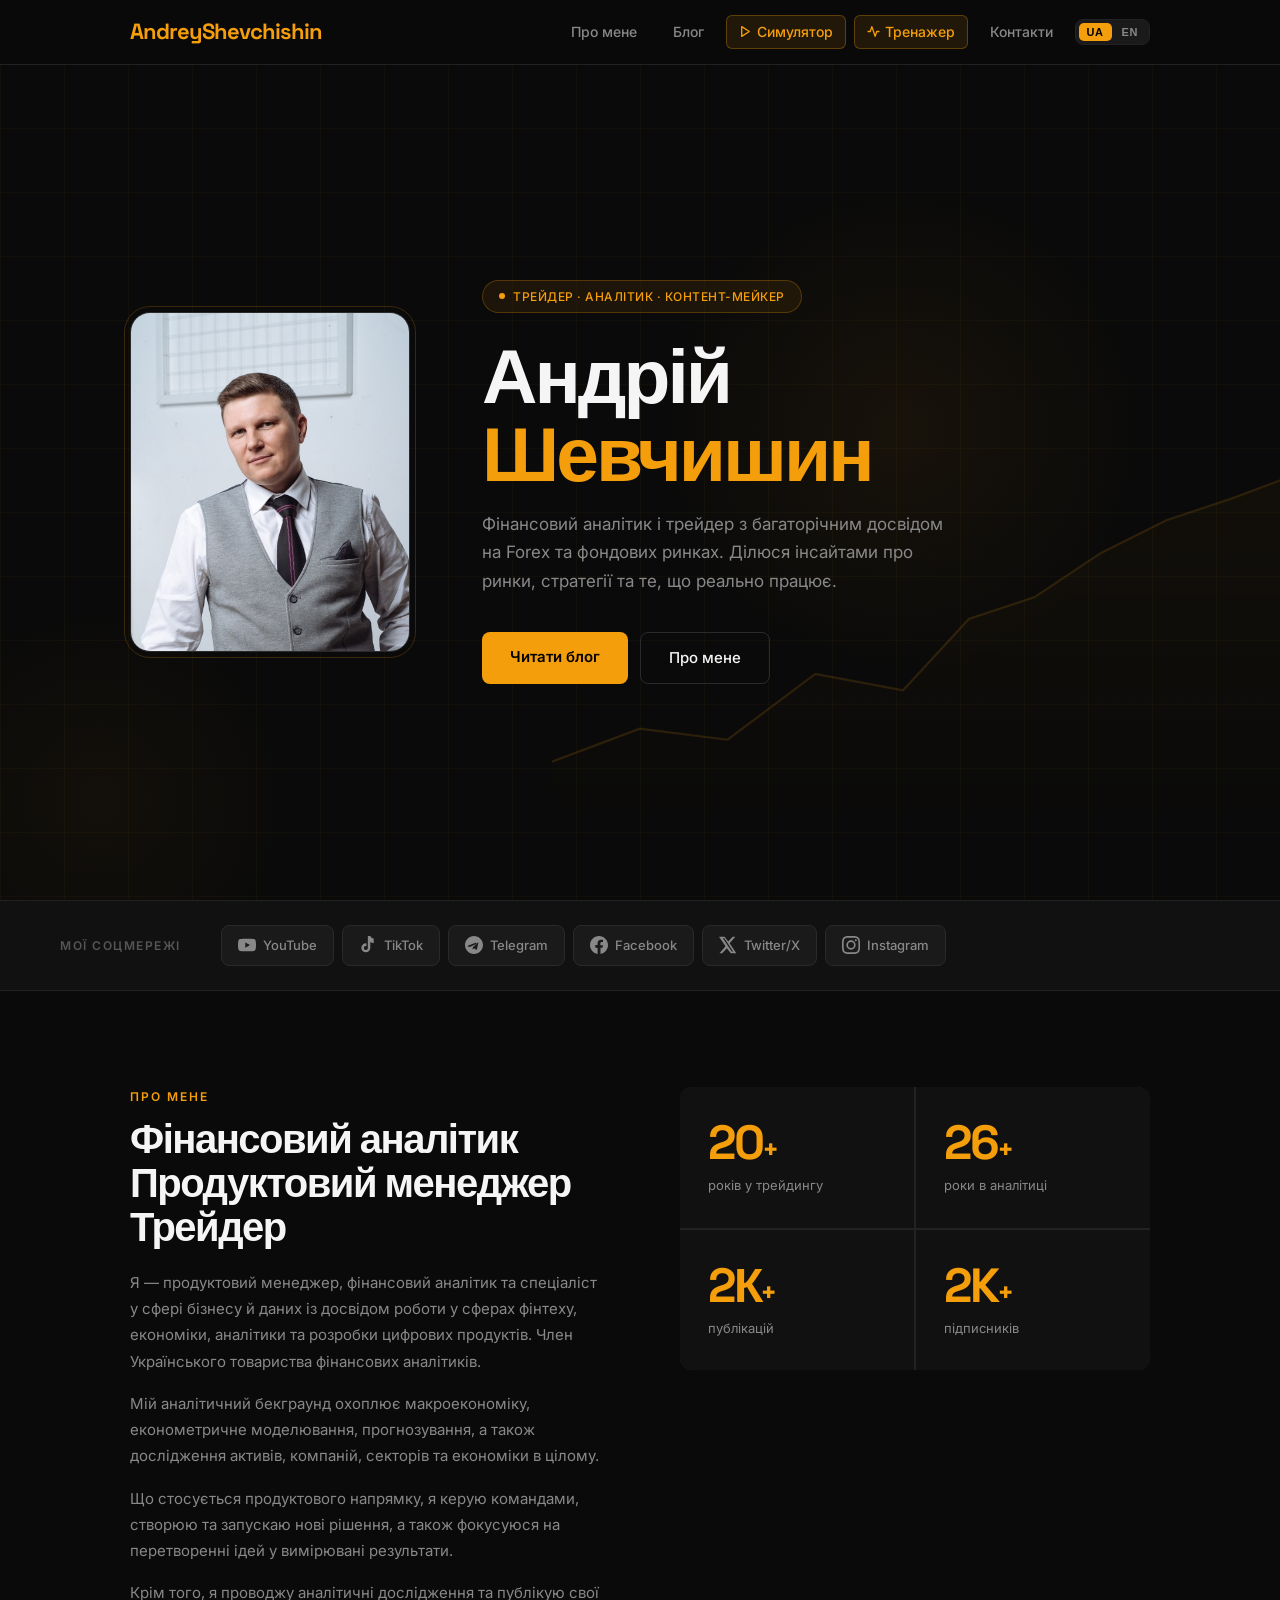
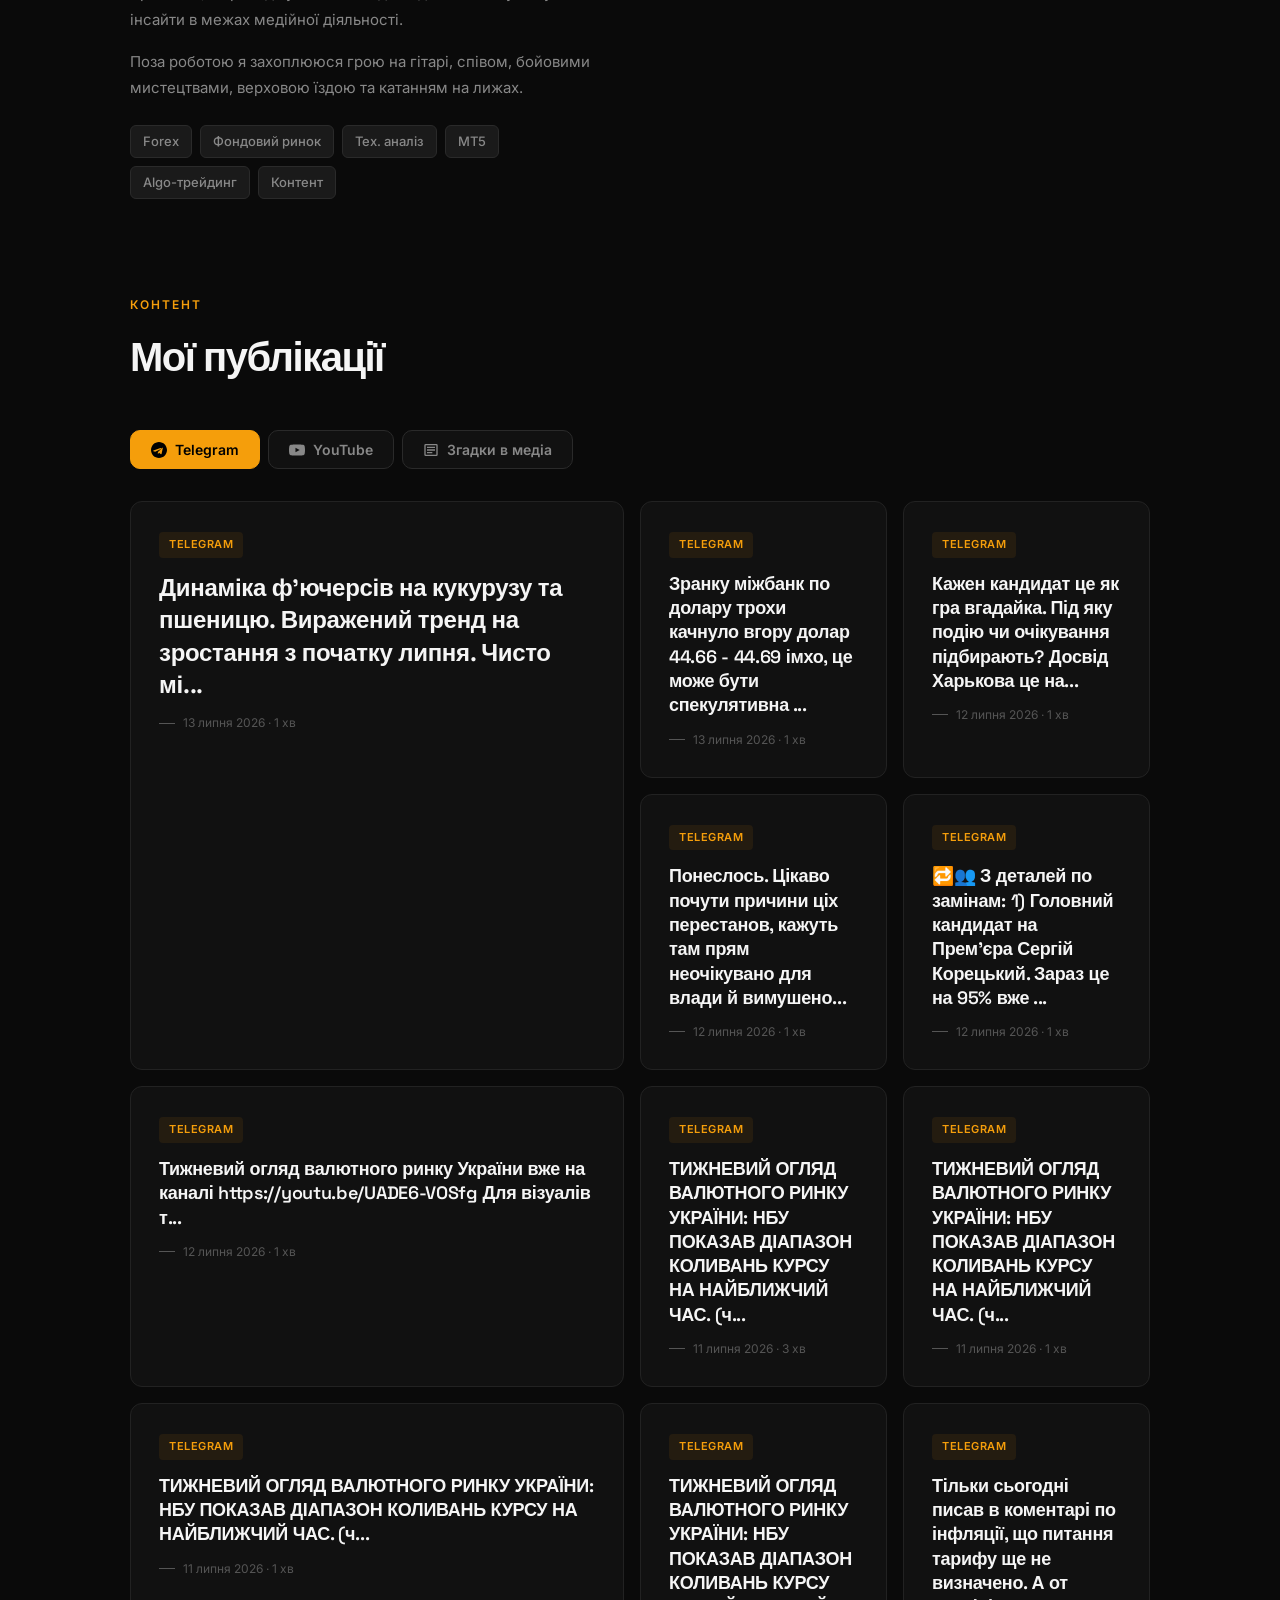
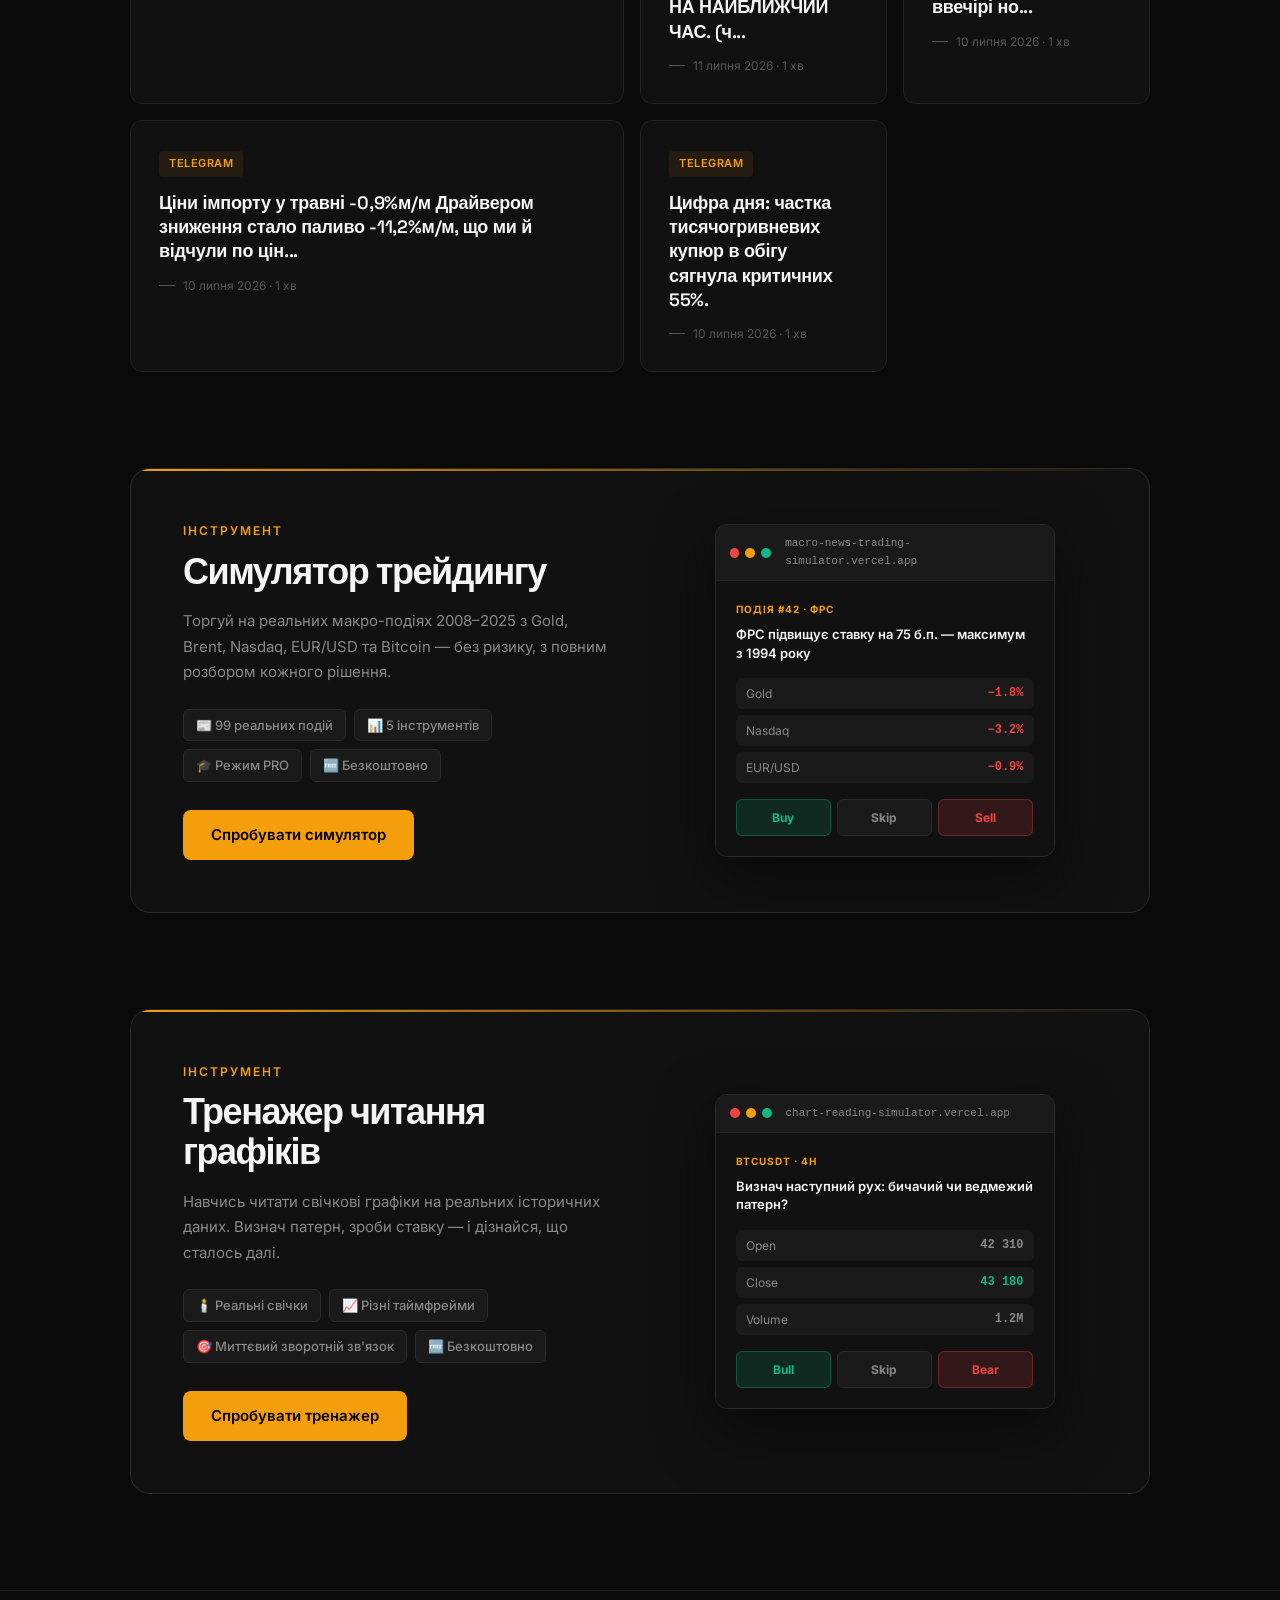
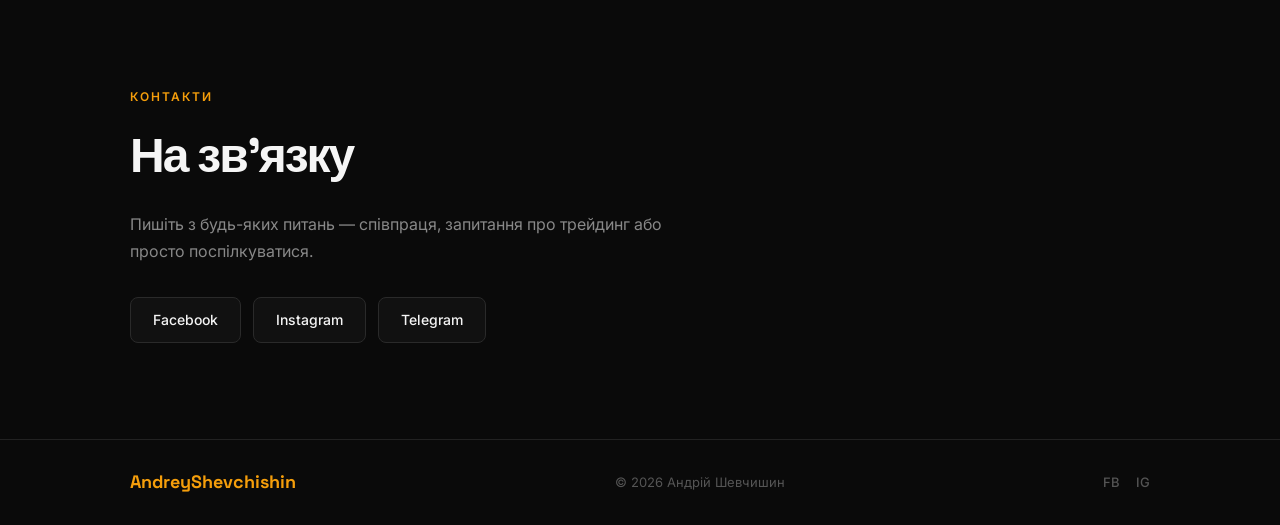
==== commit ff60c6a4: "Add files via upload" ====
--- a/index.html
+++ b/index.html
@@ -19,17 +19,21 @@
   <div class="nav-container">
     <div class="nav-logo">AndreyShevchishin</div>
     <div class="nav-links">
-      <a href="#about">Про мене</a>
-      <a href="#blog">Блог</a>
+      <a href="#about" data-i18n="nav.about">Про мене</a>
+      <a href="#blog" data-i18n="nav.blog">Блог</a>
       <a href="simulator.html" class="nav-simulator">
         <svg width="13" height="13" viewBox="0 0 24 24" fill="none" stroke="currentColor" stroke-width="2.5" stroke-linecap="round" stroke-linejoin="round"><polygon points="5 3 19 12 5 21 5 3"/></svg>
-        Симулятор
+        <span data-i18n="nav.simulator">Симулятор</span>
       </a>
       <a href="chart-simulator.html" class="nav-simulator">
         <svg width="13" height="13" viewBox="0 0 24 24" fill="none" stroke="currentColor" stroke-width="2.5" stroke-linecap="round" stroke-linejoin="round"><polyline points="22 12 18 12 15 21 9 3 6 12 2 12"/></svg>
-        Тренажер
+        <span data-i18n="nav.trainer">Тренажер</span>
       </a>
-      <a href="#contacts">Контакти</a>
+      <a href="#contacts" data-i18n="nav.contacts">Контакти</a>
+    </div>
+    <div class="lang-switcher">
+      <button class="lang-btn active" data-lang="uk">UA</button>
+      <button class="lang-btn" data-lang="en">EN</button>
     </div>
     <button class="nav-burger" id="burger">
       <span></span><span></span><span></span>
@@ -71,15 +75,15 @@
     <div class="hero-content">
       <div class="hero-badge">
         <span class="badge-dot"></span>
-        Трейдер · Аналітик · Контент-мейкер
+        <span data-i18n="hero.badge">Трейдер · Аналітик · Контент-мейкер</span>
       </div>
       <h1>Андрій<br><span class="gold">Шевчишин</span></h1>
-      <p class="hero-bio">
+      <p class="hero-bio" data-i18n="hero.bio">
         Фінансовий аналітик і трейдер з багаторічним досвідом на Forex та фондових ринках. Ділюся інсайтами про ринки, стратегії та те, що реально працює.
       </p>
       <div class="hero-cta">
-        <a href="#blog" class="btn-primary">Читати блог</a>
-        <a href="#about" class="btn-ghost">Про мене</a>
+        <a href="#blog" class="btn-primary" data-i18n="hero.cta1">Читати блог</a>
+        <a href="#about" class="btn-ghost" data-i18n="hero.cta2">Про мене</a>
       </div>
     </div>
   </div>
@@ -87,7 +91,7 @@
 
 <!-- SOCIAL BAR -->
 <div class="social-bar">
-  <span class="social-label">Мої соцмережі</span>
+  <span class="social-label" data-i18n="social.label">Мої соцмережі</span>
   <div class="social-links" id="social-links">
     <a href="https://www.youtube.com/channel/UCLNHlZolCyjNAuhFwSVcicA" class="social-link" data-platform="youtube">
       <svg width="18" height="18" viewBox="0 0 24 24" fill="currentColor"><path d="M23.5 6.2a3 3 0 0 0-2.1-2.1C19.5 3.6 12 3.6 12 3.6s-7.5 0-9.4.5A3 3 0 0 0 .5 6.2 31 31 0 0 0 0 12a31 31 0 0 0 .5 5.8 3 3 0 0 0 2.1 2.1c1.9.5 9.4.5 9.4.5s7.5 0 9.4-.5a3 3 0 0 0 2.1-2.1A31 31 0 0 0 24 12a31 31 0 0 0-.5-5.8zM9.7 15.5V8.5l6.3 3.5-6.3 3.5z"/></svg>
@@ -121,13 +125,13 @@
   <div class="container">
     <div class="about-grid">
       <div class="about-text">
-        <div class="section-label">Про мене</div>
-         <h2>Фінансовий аналітик<br>Продуктовий менеджер<br>Трейдер</h2>
-        <p>Я — продуктовий менеджер, фінансовий аналітик та спеціаліст у сфері бізнесу й даних із досвідом роботи у сферах фінтеху, економіки, аналітики та розробки цифрових продуктів. Член Українського товариства фінансових аналітиків.</p>
-        <p>Мій аналітичний бекграунд охоплює макроекономіку, економетричне моделювання, прогнозування, а також дослідження активів, компаній, секторів та економіки в цілому.</p>
-        <p>Що стосується продуктового напрямку, я керую командами, створюю та запускаю нові рішення, а також фокусуюся на перетворенні ідей у вимірювані результати.</p>
-        <p>Крім того, я проводжу аналітичні дослідження та публікую свої інсайти в межах медійної діяльності. </p>
-        <p>Поза роботою я захоплююся грою на гітарі, співом, бойовими мистецтвами, верховою їздою та катанням на лижах.</p>
+        <div class="section-label" data-i18n="about.label">Про мене</div>
+        <h2 data-i18n="about.h2">Фінансовий аналітик<br>Продуктовий менеджер<br>Трейдер</h2>
+        <p data-i18n="about.p1">Я — продуктовий менеджер, фінансовий аналітик та спеціаліст у сфері бізнесу й даних із досвідом роботи у сферах фінтеху, економіки, аналітики та розробки цифрових продуктів. Член Українського товариства фінансових аналітиків.</p>
+        <p data-i18n="about.p2">Мій аналітичний бекграунд охоплює макроекономіку, економетричне моделювання, прогнозування, а також дослідження активів, компаній, секторів та економіки в цілому.</p>
+        <p data-i18n="about.p3">Що стосується продуктового напрямку, я керую командами, створюю та запускаю нові рішення, а також фокусуюся на перетворенні ідей у вимірювані результати.</p>
+        <p data-i18n="about.p4">Крім того, я проводжу аналітичні дослідження та публікую свої інсайти в межах медійної діяльності.</p>
+        <p data-i18n="about.p5">Поза роботою я захоплююся грою на гітарі, співом, бойовими мистецтвами, верховою їздою та катанням на лижах.</p>
         <div class="about-tags">
           <span class="tag">Forex</span>
           <span class="tag">Фондовий ринок</span>
@@ -140,19 +144,19 @@
       <div class="about-stats">
         <div class="stat-card">
           <div class="stat-num">20<span>+</span></div>
-          <div class="stat-label">років у трейдингу</div>
+          <div class="stat-label" data-i18n="stat.trading">років у трейдингу</div>
         </div>
         <div class="stat-card">
           <div class="stat-num">26<span>+</span></div>
-          <div class="stat-label">роки в аналітиці</div>
+          <div class="stat-label" data-i18n="stat.analytics">роки в аналітиці</div>
         </div>
         <div class="stat-card">
           <div class="stat-num">2К<span>+</span></div>
-          <div class="stat-label">публікацій</div>
+          <div class="stat-label" data-i18n="stat.posts">публікацій</div>
         </div>
         <div class="stat-card">
           <div class="stat-num">2K<span>+</span></div>
-          <div class="stat-label">підписників</div>
+          <div class="stat-label" data-i18n="stat.followers">підписників</div>
         </div>
       </div>
     </div>
@@ -164,22 +168,22 @@
   <div class="container">
     <div class="section-header">
       <div>
-        <div class="section-label">Контент</div>
-        <h2>Мої публікації</h2>
+        <div class="section-label" data-i18n="blog.label">Контент</div>
+        <h2 data-i18n="blog.h2">Мої публікації</h2>
       </div>
     </div>
     <div class="tab-bar">
       <button class="tab-btn active" data-source="telegram">
         <svg width="16" height="16" viewBox="0 0 24 24" fill="currentColor"><path d="M12 0C5.4 0 0 5.4 0 12s5.4 12 12 12 12-5.4 12-12S18.6 0 12 0zm5.9 8.2-2 9.5c-.1.6-.5.8-1 .5l-2.8-2-1.3 1.3c-.2.2-.3.3-.6.3l.2-2.8 4.9-4.4c.2-.2 0-.3-.3-.1L6.3 14.5l-2.7-.8c-.6-.2-.6-.6.1-.8l10.5-4c.5-.2 1 .1.7.8-.1 0-.1 0 0 .5z"/></svg>
-        Telegram
+        <span data-i18n="tab.telegram">Telegram</span>
       </button>
       <button class="tab-btn" data-source="youtube">
         <svg width="16" height="16" viewBox="0 0 24 24" fill="currentColor"><path d="M23.5 6.2a3 3 0 0 0-2.1-2.1C19.5 3.6 12 3.6 12 3.6s-7.5 0-9.4.5A3 3 0 0 0 .5 6.2 31 31 0 0 0 0 12a31 31 0 0 0 .5 5.8 3 3 0 0 0 2.1 2.1c1.9.5 9.4.5 9.4.5s7.5 0 9.4-.5a3 3 0 0 0 2.1-2.1A31 31 0 0 0 24 12a31 31 0 0 0-.5-5.8zM9.7 15.5V8.5l6.3 3.5-6.3 3.5z"/></svg>
-        YouTube
+        <span data-i18n="tab.youtube">YouTube</span>
       </button>
       <button class="tab-btn" data-source="news">
         <svg width="16" height="16" viewBox="0 0 24 24" fill="currentColor"><path d="M20 3H4a2 2 0 0 0-2 2v14a2 2 0 0 0 2 2h16a2 2 0 0 0 2-2V5a2 2 0 0 0-2-2zm0 16H4V5h16v14zM6 7h12v2H6zm0 4h12v2H6zm0 4h8v2H6z"/></svg>
-        Згадки в медіа
+        <span data-i18n="tab.news">Згадки в медіа</span>
       </button>
     </div>
     <div class="posts-grid" id="posts-container"></div>
@@ -191,16 +195,16 @@
   <div class="container">
     <div class="simulator-banner">
       <div class="sim-left">
-        <div class="section-label">Інструмент</div>
-        <h2>Симулятор трейдингу</h2>
-        <p>Торгуй на реальних макро-подіях 2008–2025 з Gold, Brent, Nasdaq, EUR/USD та Bitcoin — без ризику, з повним розбором кожного рішення.</p>
+        <div class="section-label" data-i18n="sim1.label">Інструмент</div>
+        <h2 data-i18n="sim1.h2">Симулятор трейдингу</h2>
+        <p data-i18n="sim1.desc">Торгуй на реальних макро-подіях 2008–2025 з Gold, Brent, Nasdaq, EUR/USD та Bitcoin — без ризику, з повним розбором кожного рішення.</p>
         <div class="sim-features">
-          <span class="sim-feat">📰 99 реальних подій</span>
-          <span class="sim-feat">📊 5 інструментів</span>
-          <span class="sim-feat">🎓 Режим PRO</span>
-          <span class="sim-feat">🆓 Безкоштовно</span>
-        </div>
-        <a href="simulator.html" class="btn-primary sim-cta">Спробувати симулятор</a>
+          <span class="sim-feat" data-i18n="sim1.f1">📰 99 реальних подій</span>
+          <span class="sim-feat" data-i18n="sim1.f2">📊 5 інструментів</span>
+          <span class="sim-feat" data-i18n="sim1.f3">🎓 Режим PRO</span>
+          <span class="sim-feat" data-i18n="sim1.f4">🆓 Безкоштовно</span>
+        </div>
+        <a href="simulator.html" class="btn-primary sim-cta" data-i18n="sim1.cta">Спробувати симулятор</a>
       </div>
       <div class="sim-right">
         <div class="sim-preview">
@@ -212,21 +216,12 @@
               <span class="sim-url">macro-news-trading-simulator.vercel.app</span>
             </div>
             <div class="sim-content">
-              <div class="sim-event-label">ПОДІЯ #42 · ФРС</div>
-              <div class="sim-event-title">ФРС підвищує ставку на 75 б.п. — максимум з 1994 року</div>
+              <div class="sim-event-label" data-i18n="sim1.event">ПОДІЯ #42 · ФРС</div>
+              <div class="sim-event-title" data-i18n="sim1.title">ФРС підвищує ставку на 75 б.п. — максимум з 1994 року</div>
               <div class="sim-instruments">
-                <div class="sim-inst">
-                  <span>Gold</span>
-                  <span class="sim-val down">−1.8%</span>
-                </div>
-                <div class="sim-inst">
-                  <span>Nasdaq</span>
-                  <span class="sim-val down">−3.2%</span>
-                </div>
-                <div class="sim-inst">
-                  <span>EUR/USD</span>
-                  <span class="sim-val down">−0.9%</span>
-                </div>
+                <div class="sim-inst"><span>Gold</span><span class="sim-val down">−1.8%</span></div>
+                <div class="sim-inst"><span>Nasdaq</span><span class="sim-val down">−3.2%</span></div>
+                <div class="sim-inst"><span>EUR/USD</span><span class="sim-val down">−0.9%</span></div>
               </div>
               <div class="sim-btns">
                 <div class="sim-btn buy">Buy</div>
@@ -246,16 +241,16 @@
   <div class="container">
     <div class="simulator-banner">
       <div class="sim-left">
-        <div class="section-label">Інструмент</div>
-        <h2>Тренажер читання графіків</h2>
-        <p>Навчись читати свічкові графіки на реальних історичних даних. Визнач патерн, зроби ставку — і дізнайся, що сталось далі.</p>
+        <div class="section-label" data-i18n="sim2.label">Інструмент</div>
+        <h2 data-i18n="sim2.h2">Тренажер читання графіків</h2>
+        <p data-i18n="sim2.desc">Навчись читати свічкові графіки на реальних історичних даних. Визнач патерн, зроби ставку — і дізнайся, що сталось далі.</p>
         <div class="sim-features">
-          <span class="sim-feat">🕯️ Реальні свічки</span>
-          <span class="sim-feat">📈 Різні таймфрейми</span>
-          <span class="sim-feat">🎯 Миттєвий зворотній зв'язок</span>
-          <span class="sim-feat">🆓 Безкоштовно</span>
-        </div>
-        <a href="chart-simulator.html" class="btn-primary sim-cta">Спробувати тренажер</a>
+          <span class="sim-feat" data-i18n="sim2.f1">🕯️ Реальні свічки</span>
+          <span class="sim-feat" data-i18n="sim2.f2">📈 Різні таймфрейми</span>
+          <span class="sim-feat" data-i18n="sim2.f3">🎯 Миттєвий зворотній зв'язок</span>
+          <span class="sim-feat" data-i18n="sim2.f4">🆓 Безкоштовно</span>
+        </div>
+        <a href="chart-simulator.html" class="btn-primary sim-cta" data-i18n="sim2.cta">Спробувати тренажер</a>
       </div>
       <div class="sim-right">
         <div class="sim-preview">
@@ -267,21 +262,12 @@
               <span class="sim-url">chart-reading-simulator.vercel.app</span>
             </div>
             <div class="sim-content">
-              <div class="sim-event-label">BTCUSDT · 4H</div>
-              <div class="sim-event-title">Визнач наступний рух: бичачий чи ведмежий патерн?</div>
+              <div class="sim-event-label" data-i18n="sim2.event">BTCUSDT · 4H</div>
+              <div class="sim-event-title" data-i18n="sim2.title">Визнач наступний рух: бичачий чи ведмежий патерн?</div>
               <div class="sim-instruments">
-                <div class="sim-inst">
-                  <span>Open</span>
-                  <span class="sim-val">42 310</span>
-                </div>
-                <div class="sim-inst">
-                  <span>Close</span>
-                  <span class="sim-val up">43 180</span>
-                </div>
-                <div class="sim-inst">
-                  <span>Volume</span>
-                  <span class="sim-val">1.2M</span>
-                </div>
+                <div class="sim-inst"><span>Open</span><span class="sim-val">42 310</span></div>
+                <div class="sim-inst"><span>Close</span><span class="sim-val up">43 180</span></div>
+                <div class="sim-inst"><span>Volume</span><span class="sim-val">1.2M</span></div>
               </div>
               <div class="sim-btns">
                 <div class="sim-btn buy">Bull</div>
@@ -300,13 +286,13 @@
 <section class="contacts-section" id="contacts">
   <div class="container">
     <div class="contacts-inner">
-      <div class="section-label">Контакти</div>
-      <h2>На зв'язку</h2>
-      <p class="contacts-desc">Пишіть з будь-яких питань — співпраця, запитання про трейдинг або просто поспілкуватися.</p>
+      <div class="section-label" data-i18n="contacts.label">Контакти</div>
+      <h2 data-i18n="contacts.h2">На зв'язку</h2>
+      <p class="contacts-desc" data-i18n="contacts.desc">Пишіть з будь-яких питань — співпраця, запитання про трейдинг або просто поспілкуватися.</p>
       <div class="contacts-social">
         <a href="https://www.facebook.com/AndyShev79" class="contact-btn" target="_blank" rel="noopener">Facebook</a>
         <a href="https://www.instagram.com/andreyshevchishin/" class="contact-btn" target="_blank" rel="noopener">Instagram</a>
-        <a href="#" class="contact-btn">Telegram</a>
+        <a href="https://t.me/shevchyshyn_trends" class="contact-btn" target="_blank" rel="noopener">Telegram</a>
       </div>
     </div>
   </div>
@@ -317,7 +303,7 @@
   <div class="container">
     <div class="footer-inner">
       <div class="footer-logo">AndreyShevchishin</div>
-      <div class="footer-copy">© 2026 Андрій Шевчишин</div>
+      <div class="footer-copy" data-i18n="footer.copy">© 2026 Андрій Шевчишин</div>
       <div class="footer-links">
         <a href="https://www.facebook.com/AndyShev79" target="_blank" rel="noopener">FB</a>
         <a href="https://www.instagram.com/andreyshevchishin/" target="_blank" rel="noopener">IG</a>
@@ -326,6 +312,7 @@
   </div>
 </footer>
 
+<script src="i18n.js"></script>
 <script src="posts.js"></script>
 <script src="main.js"></script>
 </body>
--- a/style.css
+++ b/style.css
@@ -58,6 +58,34 @@
   transition: all 0.2s;
 }
 .nav-links a:hover { color: var(--text); background: var(--bg3); }
+.lang-switcher {
+  display: flex;
+  align-items: center;
+  gap: 2px;
+  background: var(--bg3);
+  border: 1px solid var(--border);
+  border-radius: 8px;
+  padding: 3px;
+  margin-left: 8px;
+}
+.lang-btn {
+  background: none;
+  border: none;
+  color: var(--muted);
+  cursor: pointer;
+  font-size: 11px;
+  font-weight: 700;
+  letter-spacing: 0.05em;
+  padding: 3px 8px;
+  border-radius: 5px;
+  transition: background 0.15s, color 0.15s;
+}
+.lang-btn.active {
+  background: var(--gold);
+  color: #000;
+}
+.lang-btn:hover:not(.active) { color: var(--text); }
+
 .nav-burger {
   display: none; flex-direction: column; gap: 5px;
   background: none; border: none; cursor: pointer; padding: 4px;
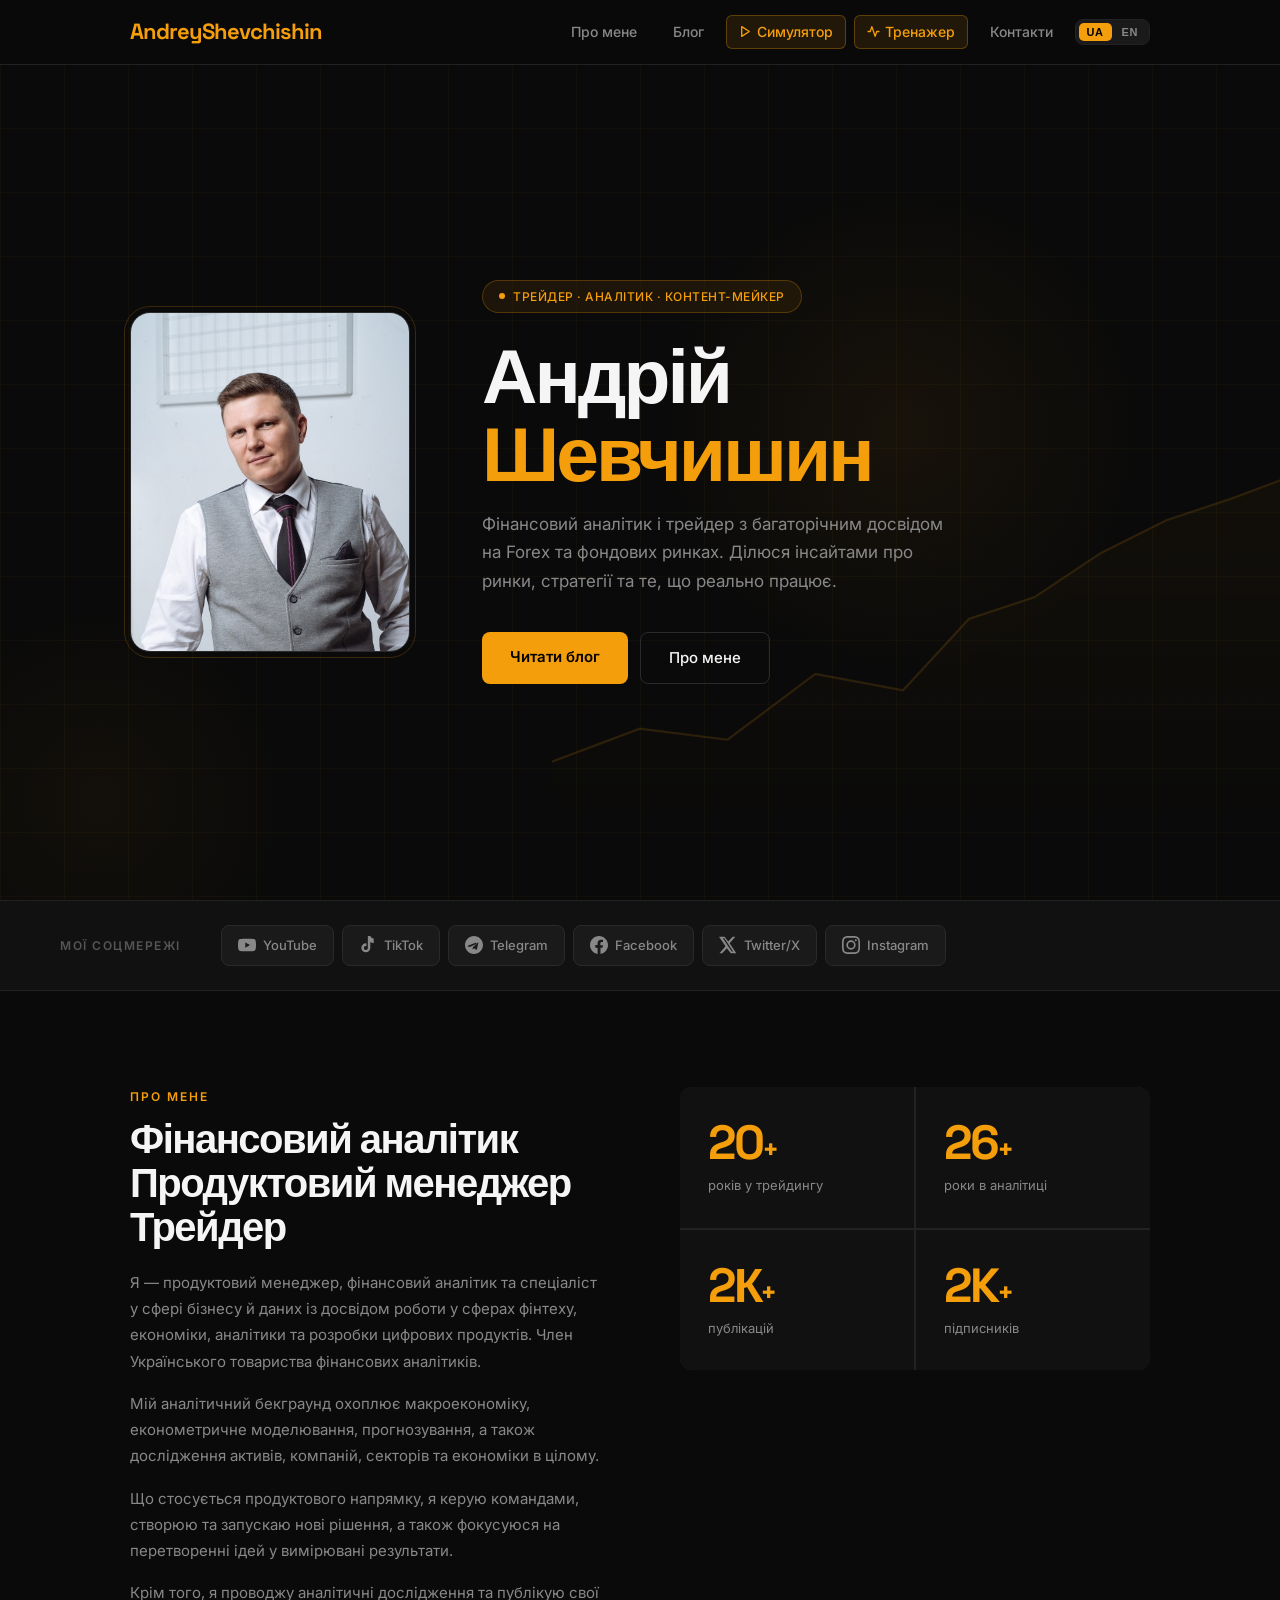
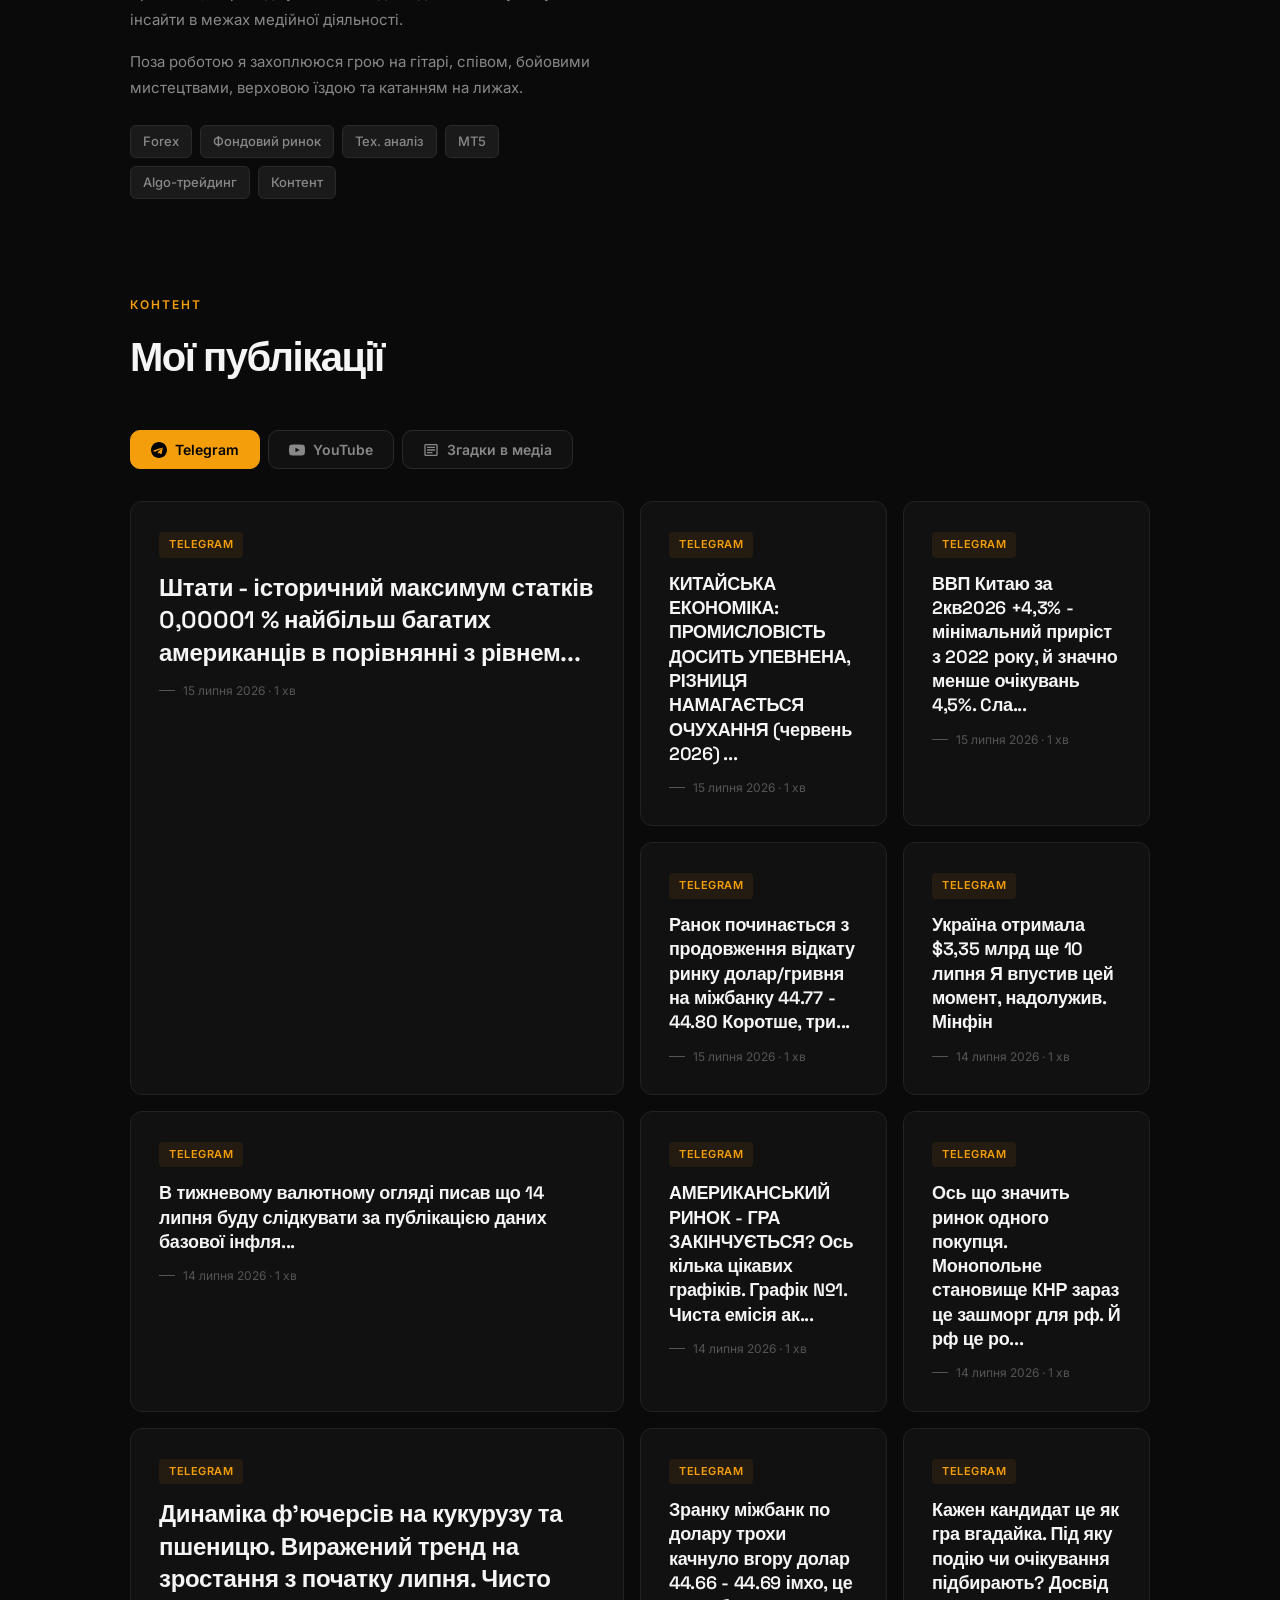
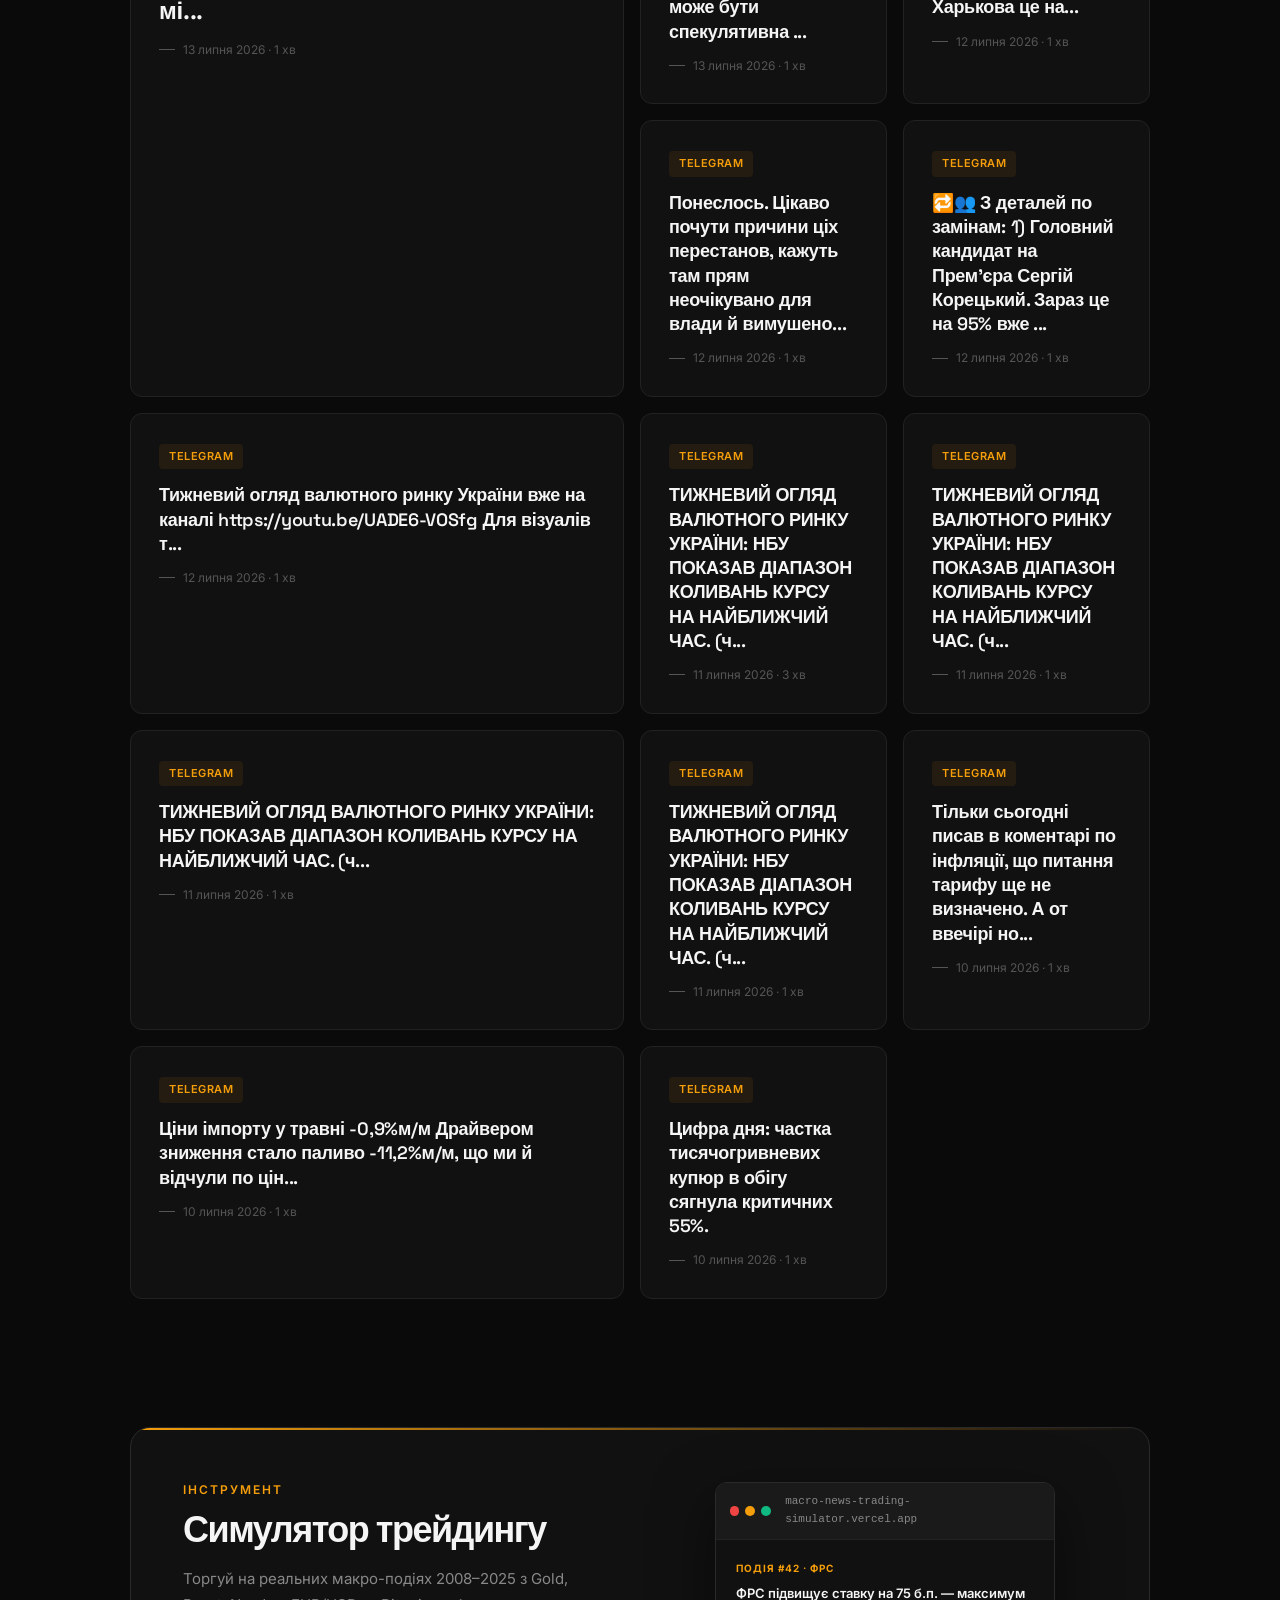
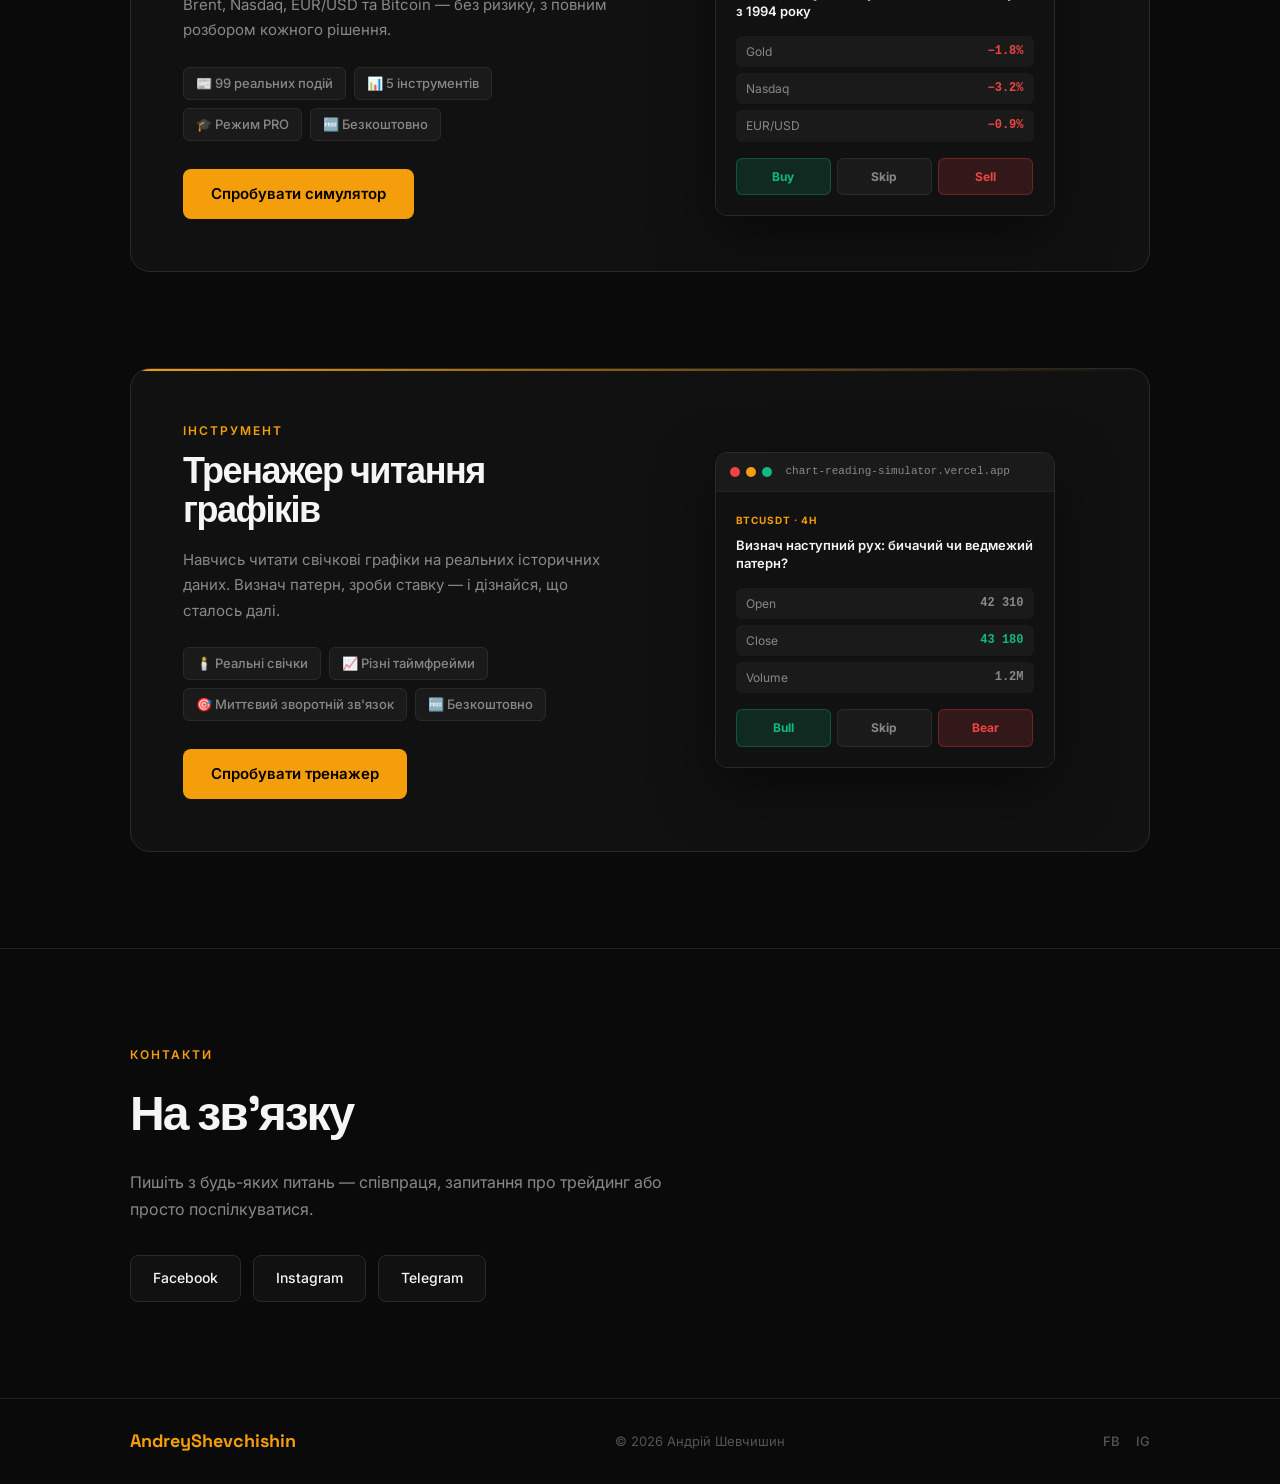
==== commit 8cb0bd0e: "Add files via upload" ====
--- a/index.html
+++ b/index.html
@@ -187,6 +187,9 @@
       </button>
     </div>
     <div class="posts-grid" id="posts-container"></div>
+    <div class="load-more-wrap">
+      <button id="load-more-btn" class="load-more-btn" style="display:none">Більше</button>
+    </div>
   </div>
 </section>
 
--- a/style.css
+++ b/style.css
@@ -327,6 +327,26 @@
 .tab-btn.active { background: var(--gold); color: #000; border-color: var(--gold); }
 .tab-btn svg { flex-shrink: 0; }
 .no-posts { color: var(--muted); font-size: 15px; padding: 40px 0; }
+.load-more-wrap { display: flex; justify-content: center; margin-top: 32px; }
+.load-more-btn {
+  display: flex;
+  align-items: center;
+  gap: 8px;
+  background: none;
+  border: 1px solid var(--border2);
+  color: var(--muted);
+  font-size: 14px;
+  font-weight: 600;
+  padding: 12px 32px;
+  border-radius: 10px;
+  cursor: pointer;
+  transition: border-color 0.2s, color 0.2s, background 0.2s;
+}
+.load-more-btn:hover {
+  border-color: var(--gold);
+  color: var(--gold);
+  background: var(--gold-dim);
+}
 
 .blog-section { padding: 0 0 96px; }
 .section-header {
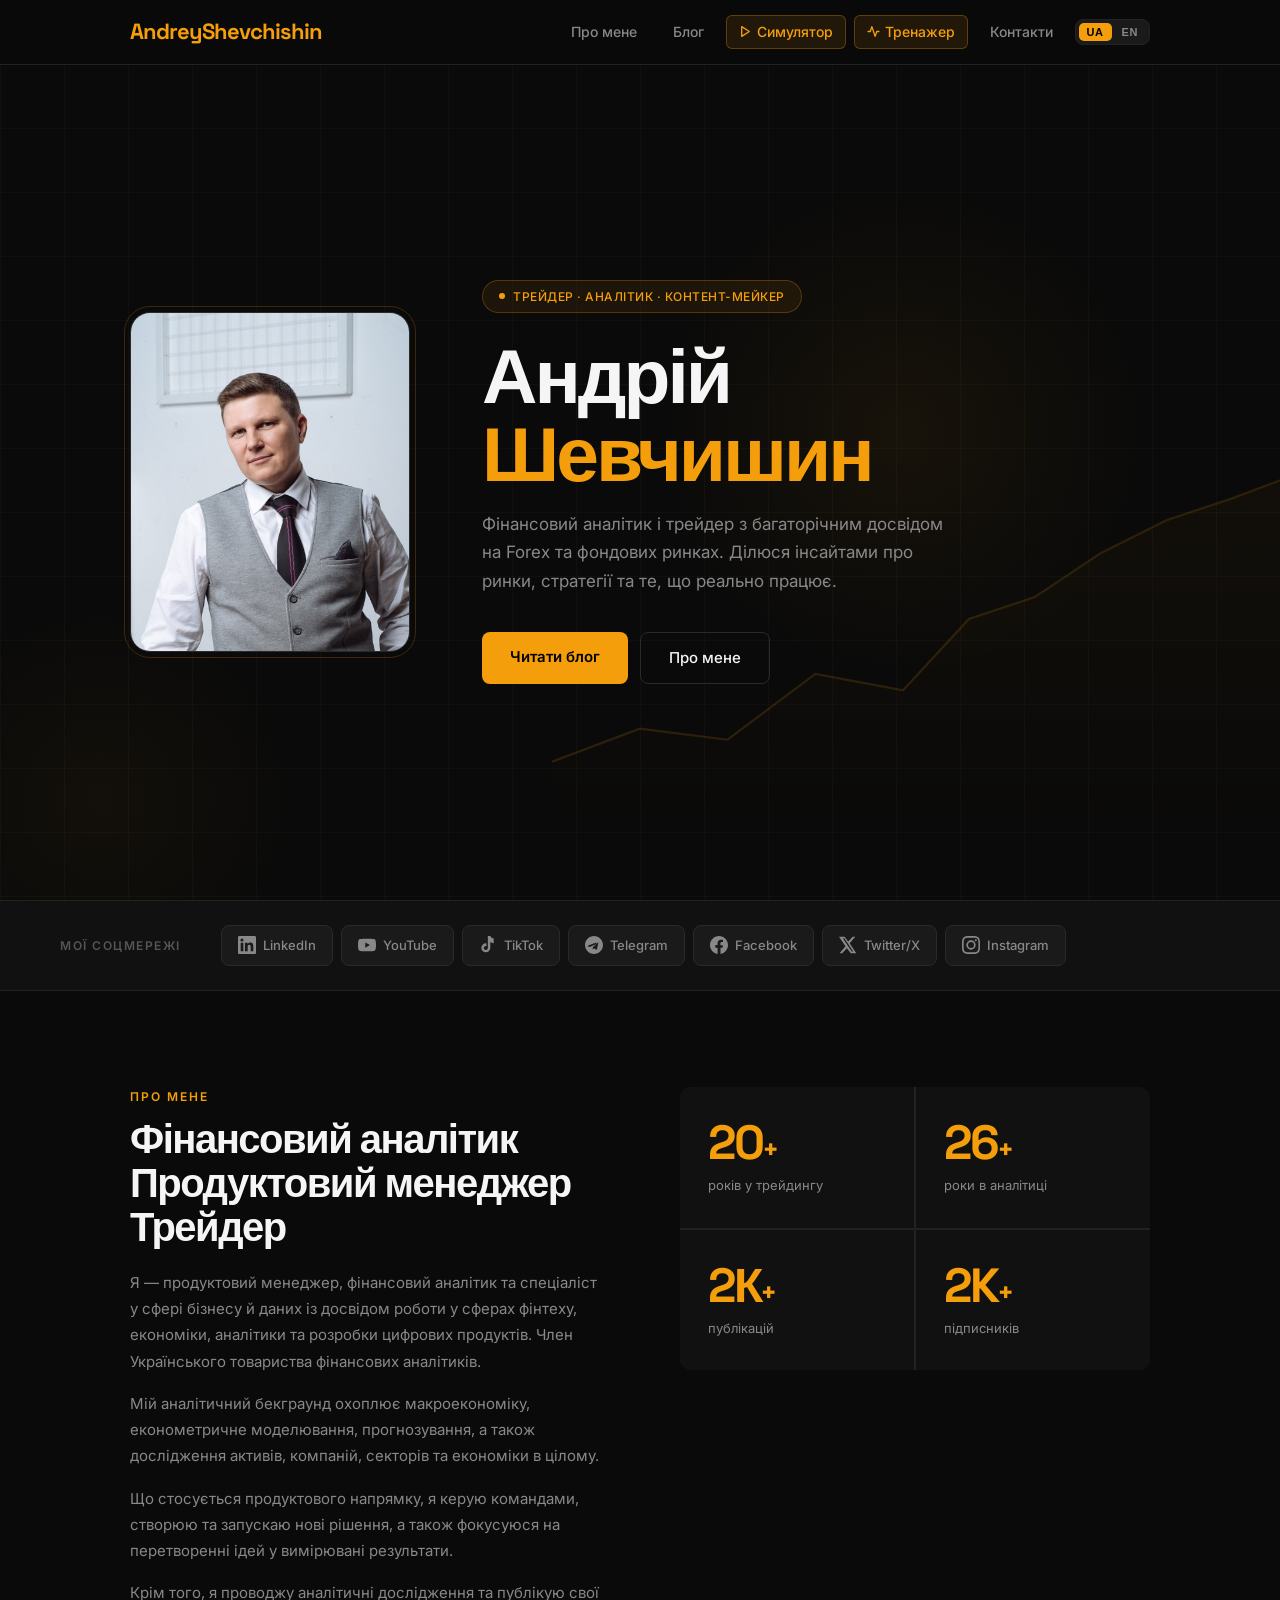
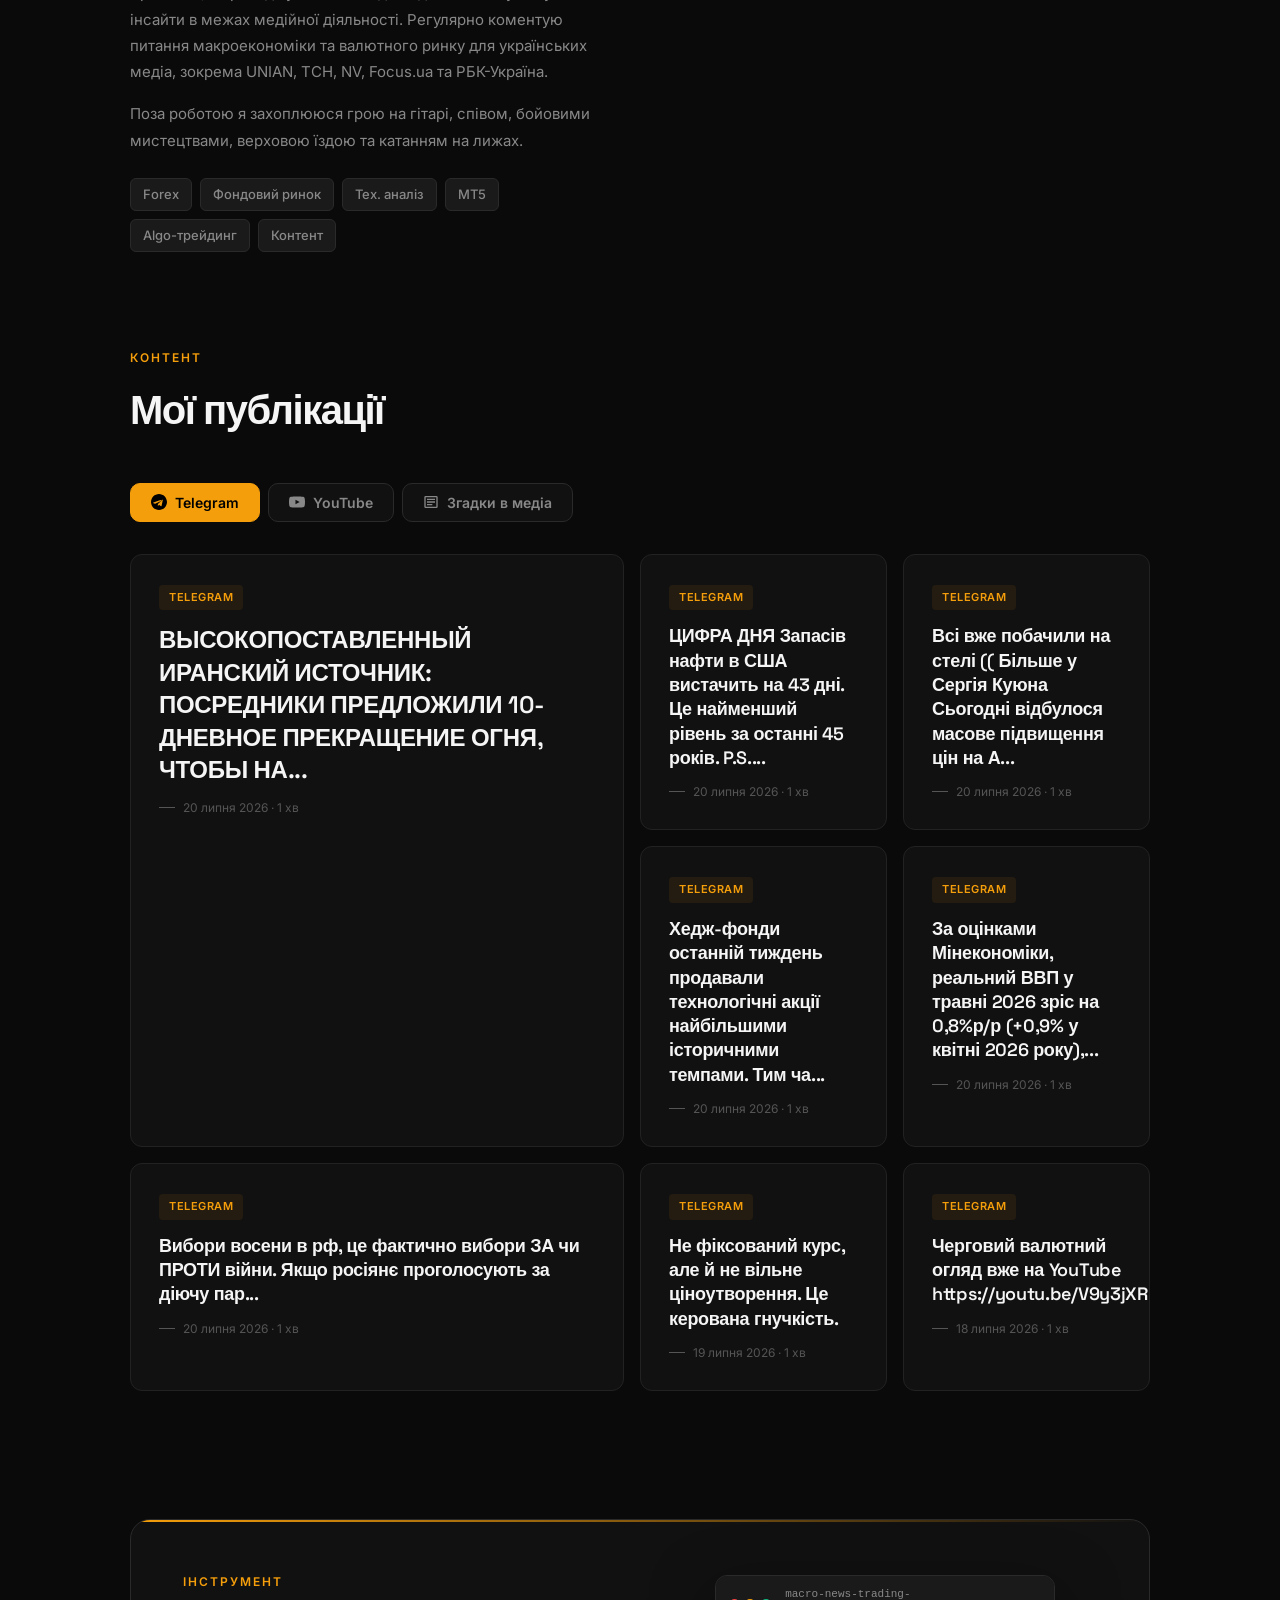
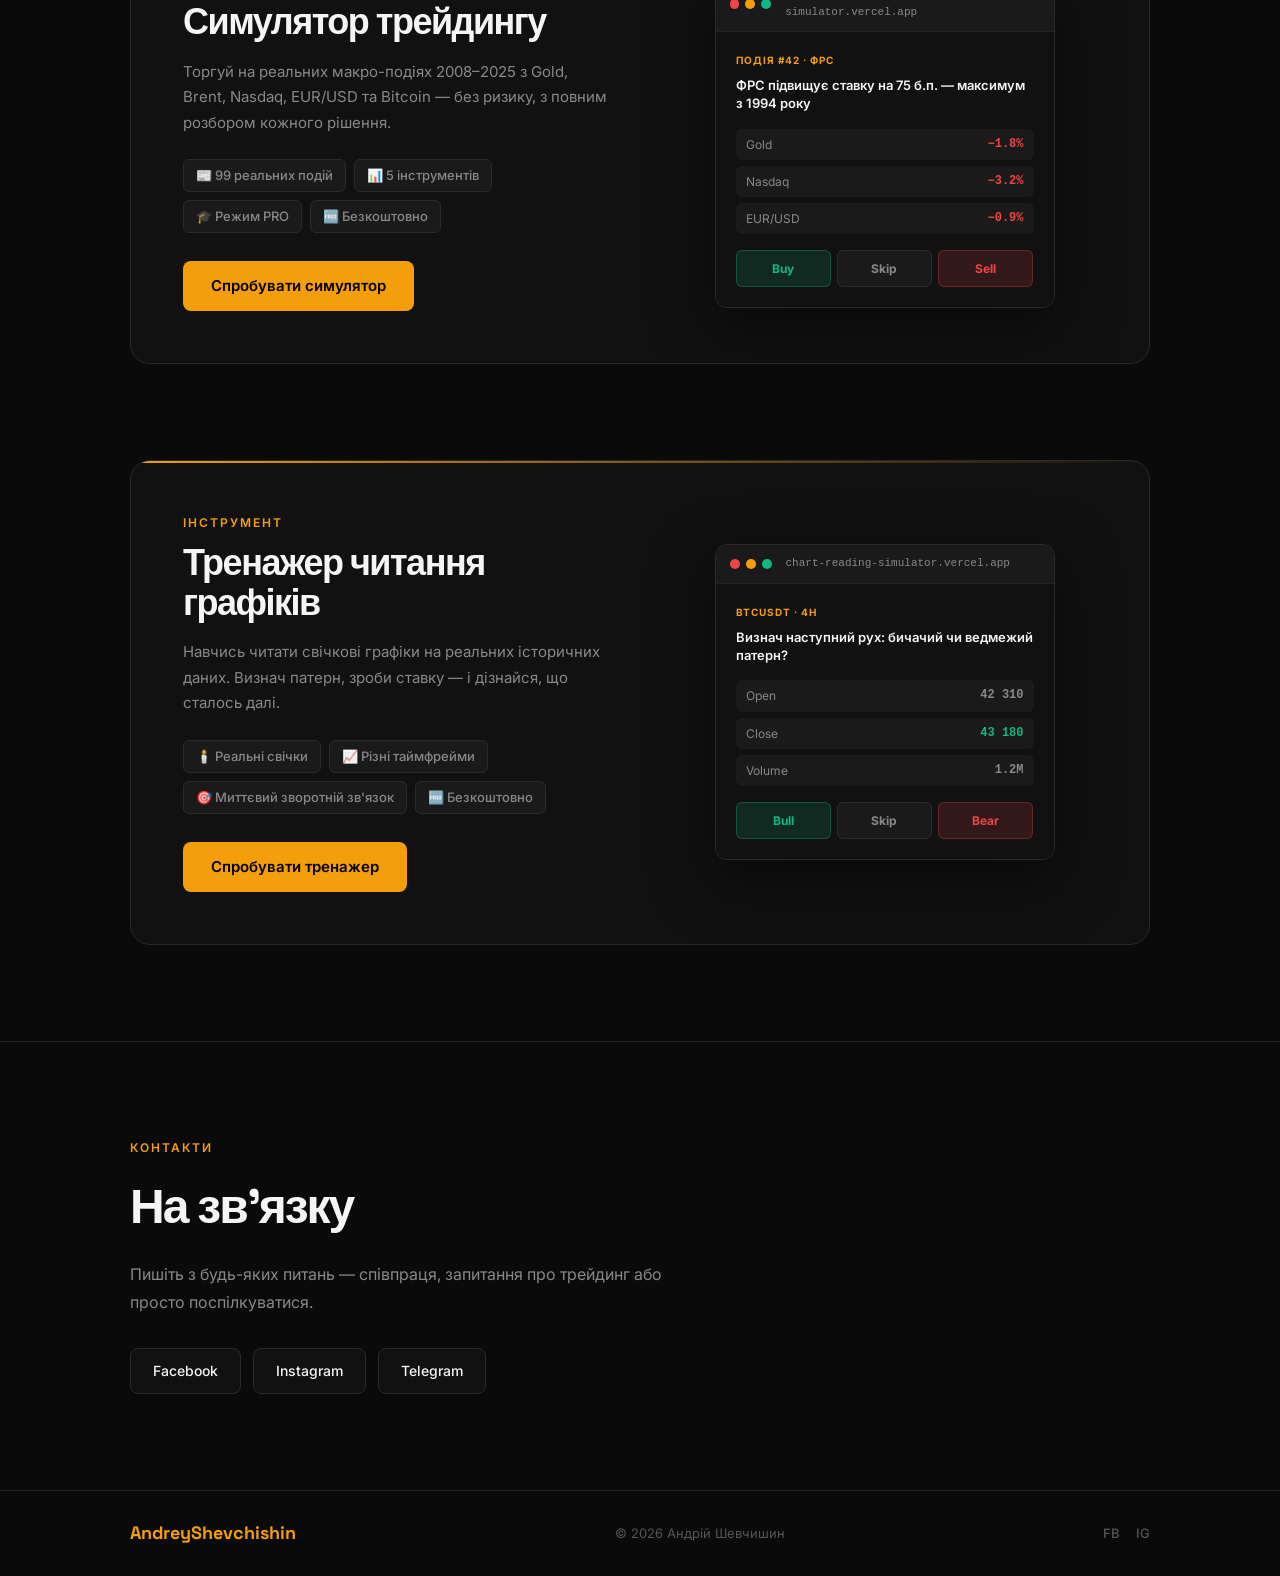
==== commit 9211beac: "Improve SEO/AI discoverability of personal site - Add schema.org Person JSON-LD, Open Graph and Twit" ====
--- a/index.html
+++ b/index.html
@@ -11,6 +11,48 @@
 <link rel="preconnect" href="https://fonts.gstatic.com" crossorigin>
 <link href="https://fonts.googleapis.com/css2?family=Inter:wght@300;400;500;600;700&family=Space+Grotesk:wght@400;500;700&display=swap" rel="stylesheet">
 <link rel="stylesheet" href="style.css">
+
+<meta property="og:type" content="profile">
+<meta property="og:title" content="Андрій Шевчишин — Фінансовий аналітик">
+<meta property="og:description" content="Фінансовий аналітик, трейдер та продакт-менеджер з 20+ роками досвіду. Blog, симулятори трейдингу, аналітика Forex.">
+<meta property="og:image" content="https://andyshev79.github.io/personal-site/Shevshichin.jpg">
+<meta property="og:url" content="https://andyshev79.github.io/personal-site/index.html">
+<meta property="og:locale" content="uk_UA">
+
+<meta name="twitter:card" content="summary_large_image">
+<meta name="twitter:title" content="Андрій Шевчишин — Фінансовий аналітик">
+<meta name="twitter:description" content="Фінансовий аналітик, трейдер та продакт-менеджер з 20+ роками досвіду.">
+<meta name="twitter:image" content="https://andyshev79.github.io/personal-site/Shevshichin.jpg">
+
+<script type="application/ld+json">
+{
+  "@context": "https://schema.org",
+  "@type": "Person",
+  "name": "Андрій Шевчишин",
+  "alternateName": "Andrey Shevchyshyn",
+  "url": "https://andyshev79.github.io/personal-site/index.html",
+  "image": "https://andyshev79.github.io/personal-site/Shevshichin.jpg",
+  "jobTitle": "Research and Analysis Group Lead",
+  "description": "Фінансовий аналітик і трейдер з 20+ роками досвіду на Forex та фондових ринках. Член Українського товариства фінансових аналітиків. Коментатор з питань макроекономіки та валютного ринку для українських медіа.",
+  "worksFor": {
+    "@type": "Organization",
+    "name": "Libertex Group"
+  },
+  "memberOf": {
+    "@type": "Organization",
+    "name": "Українське товариство фінансових аналітиків (УТФА)"
+  },
+  "sameAs": [
+    "https://www.linkedin.com/in/andrew-shevchishin-25170439/",
+    "https://www.youtube.com/channel/UCLNHlZolCyjNAuhFwSVcicA",
+    "https://www.tiktok.com/@andyshev",
+    "https://t.me/shevchyshyn_trends",
+    "https://www.facebook.com/AndyShev79",
+    "https://x.com/AShechishin",
+    "https://www.instagram.com/andreyshevchishin/"
+  ]
+}
+</script>
 </head>
 <body>
 
@@ -66,7 +108,7 @@
   <div class="hero-inner">
     <div class="hero-photo-wrap">
       <div class="hero-photo">
-        <img src="Shevshichin.jpg" alt="Андрій Шевчишин" onerror="this.parentElement.classList.add('no-photo')">
+        <img src="Shevshichin.jpg" alt="Андрій Шевчишин — фінансовий аналітик і трейдер" onerror="this.parentElement.classList.add('no-photo')">
         <div class="photo-placeholder">АШ</div>
       </div>
       <div class="photo-ring"></div>
@@ -93,6 +135,10 @@
 <div class="social-bar">
   <span class="social-label" data-i18n="social.label">Мої соцмережі</span>
   <div class="social-links" id="social-links">
+    <a href="https://www.linkedin.com/in/andrew-shevchishin-25170439/" class="social-link" data-platform="linkedin" target="_blank" rel="noopener">
+      <svg width="18" height="18" viewBox="0 0 24 24" fill="currentColor"><path d="M20.4 20.4h-3.5v-5.6c0-1.3 0-3-1.9-3s-2.1 1.5-2.1 3v5.6H9.3V9h3.4v1.6h.1c.5-.9 1.6-1.9 3.3-1.9 3.6 0 4.3 2.4 4.3 5.4v6.3zM5.3 7.4a2 2 0 1 1 0-4.1 2 2 0 0 1 0 4.1zM7.1 20.4H3.6V9h3.5v11.4zM22.2 0H1.8C.8 0 0 .8 0 1.8v20.4C0 23.2.8 24 1.8 24h20.4c1 0 1.8-.8 1.8-1.8V1.8C24 .8 23.2 0 22.2 0z"/></svg>
+      LinkedIn
+    </a>
     <a href="https://www.youtube.com/channel/UCLNHlZolCyjNAuhFwSVcicA" class="social-link" data-platform="youtube">
       <svg width="18" height="18" viewBox="0 0 24 24" fill="currentColor"><path d="M23.5 6.2a3 3 0 0 0-2.1-2.1C19.5 3.6 12 3.6 12 3.6s-7.5 0-9.4.5A3 3 0 0 0 .5 6.2 31 31 0 0 0 0 12a31 31 0 0 0 .5 5.8 3 3 0 0 0 2.1 2.1c1.9.5 9.4.5 9.4.5s7.5 0 9.4-.5a3 3 0 0 0 2.1-2.1A31 31 0 0 0 24 12a31 31 0 0 0-.5-5.8zM9.7 15.5V8.5l6.3 3.5-6.3 3.5z"/></svg>
       YouTube
--- a/style.css
+++ b/style.css
@@ -258,6 +258,7 @@
 .social-link svg { flex-shrink: 0; }
 
 /* Platform colors on hover */
+.social-link[data-platform="linkedin"]:hover { color: #0A66C2; border-color: #0A66C2; background: rgba(10,102,194,0.06); }
 .social-link[data-platform="youtube"]:hover { color: #FF4444; border-color: #FF4444; background: rgba(255,68,68,0.06); }
 .social-link[data-platform="tiktok"]:hover { color: #69C9D0; border-color: #69C9D0; background: rgba(105,201,208,0.06); }
 .social-link[data-platform="telegram"]:hover { color: #2AABEE; border-color: #2AABEE; background: rgba(42,171,238,0.06); }
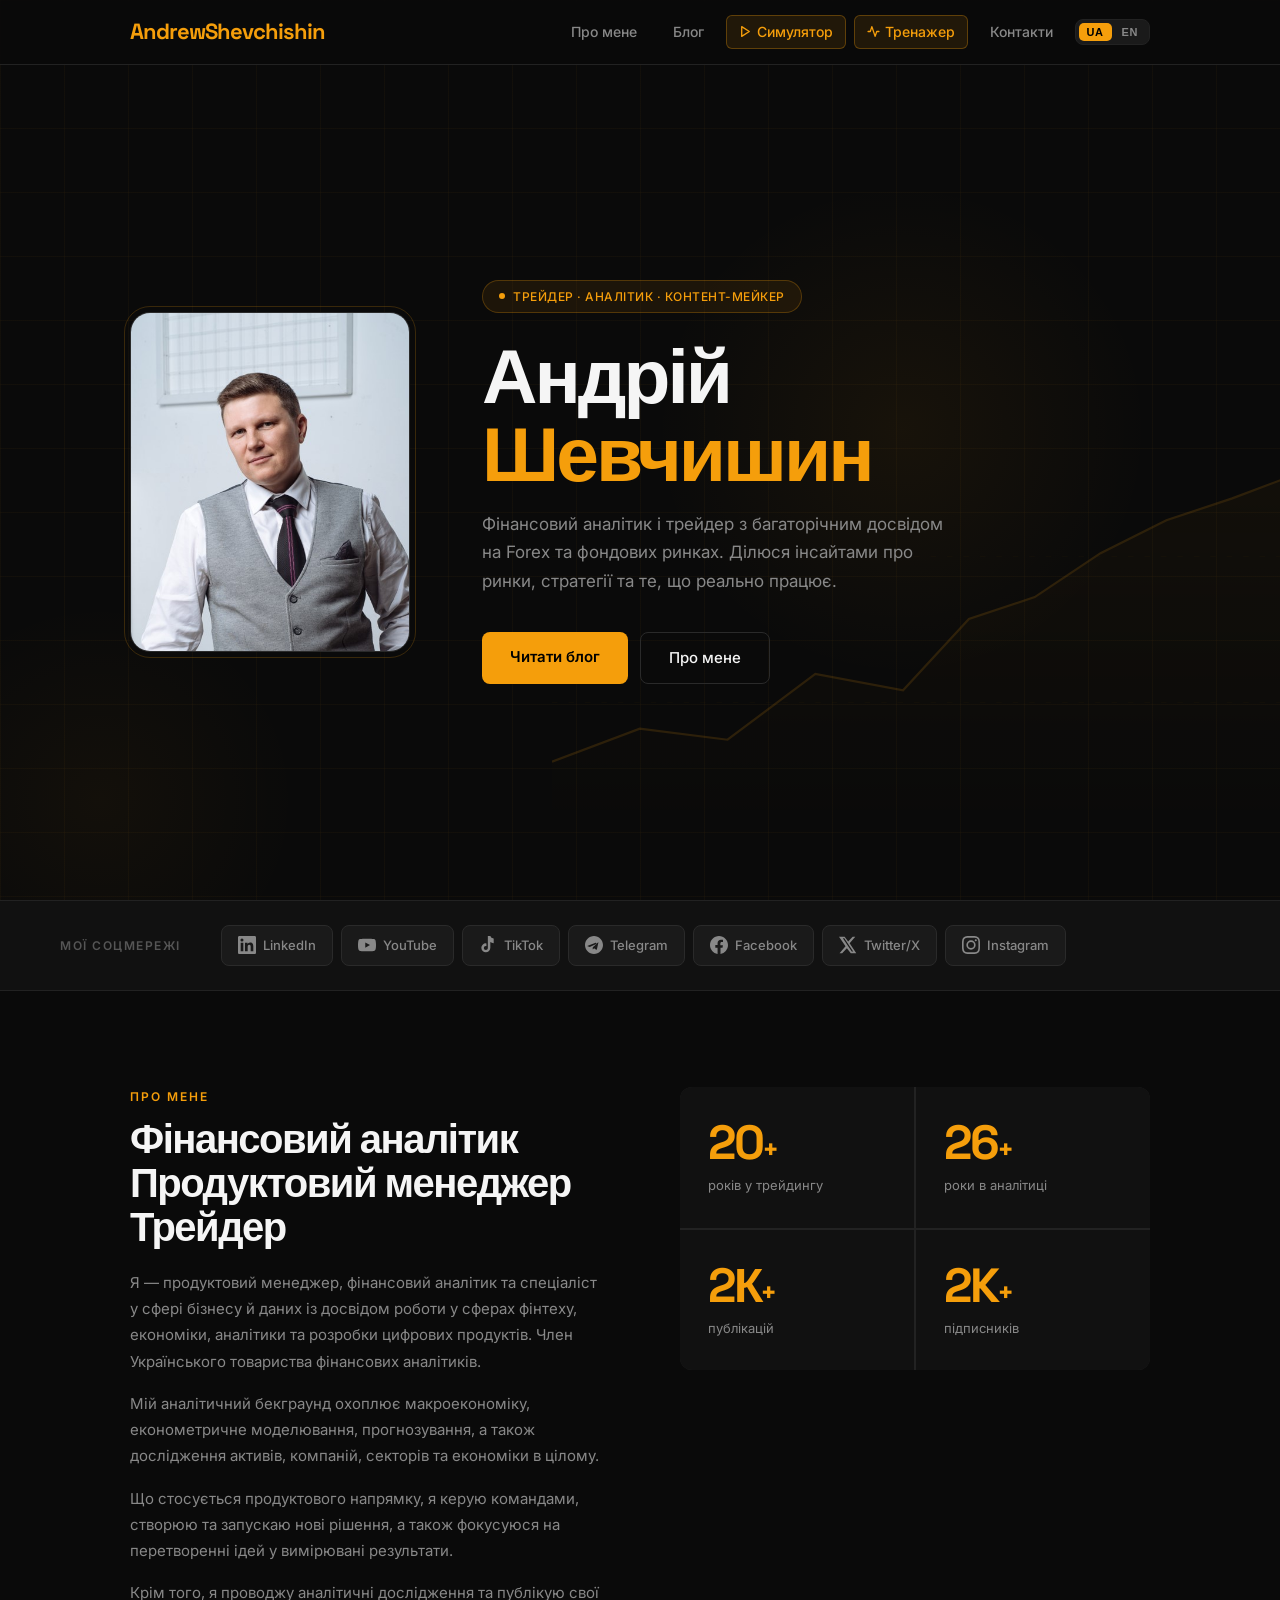
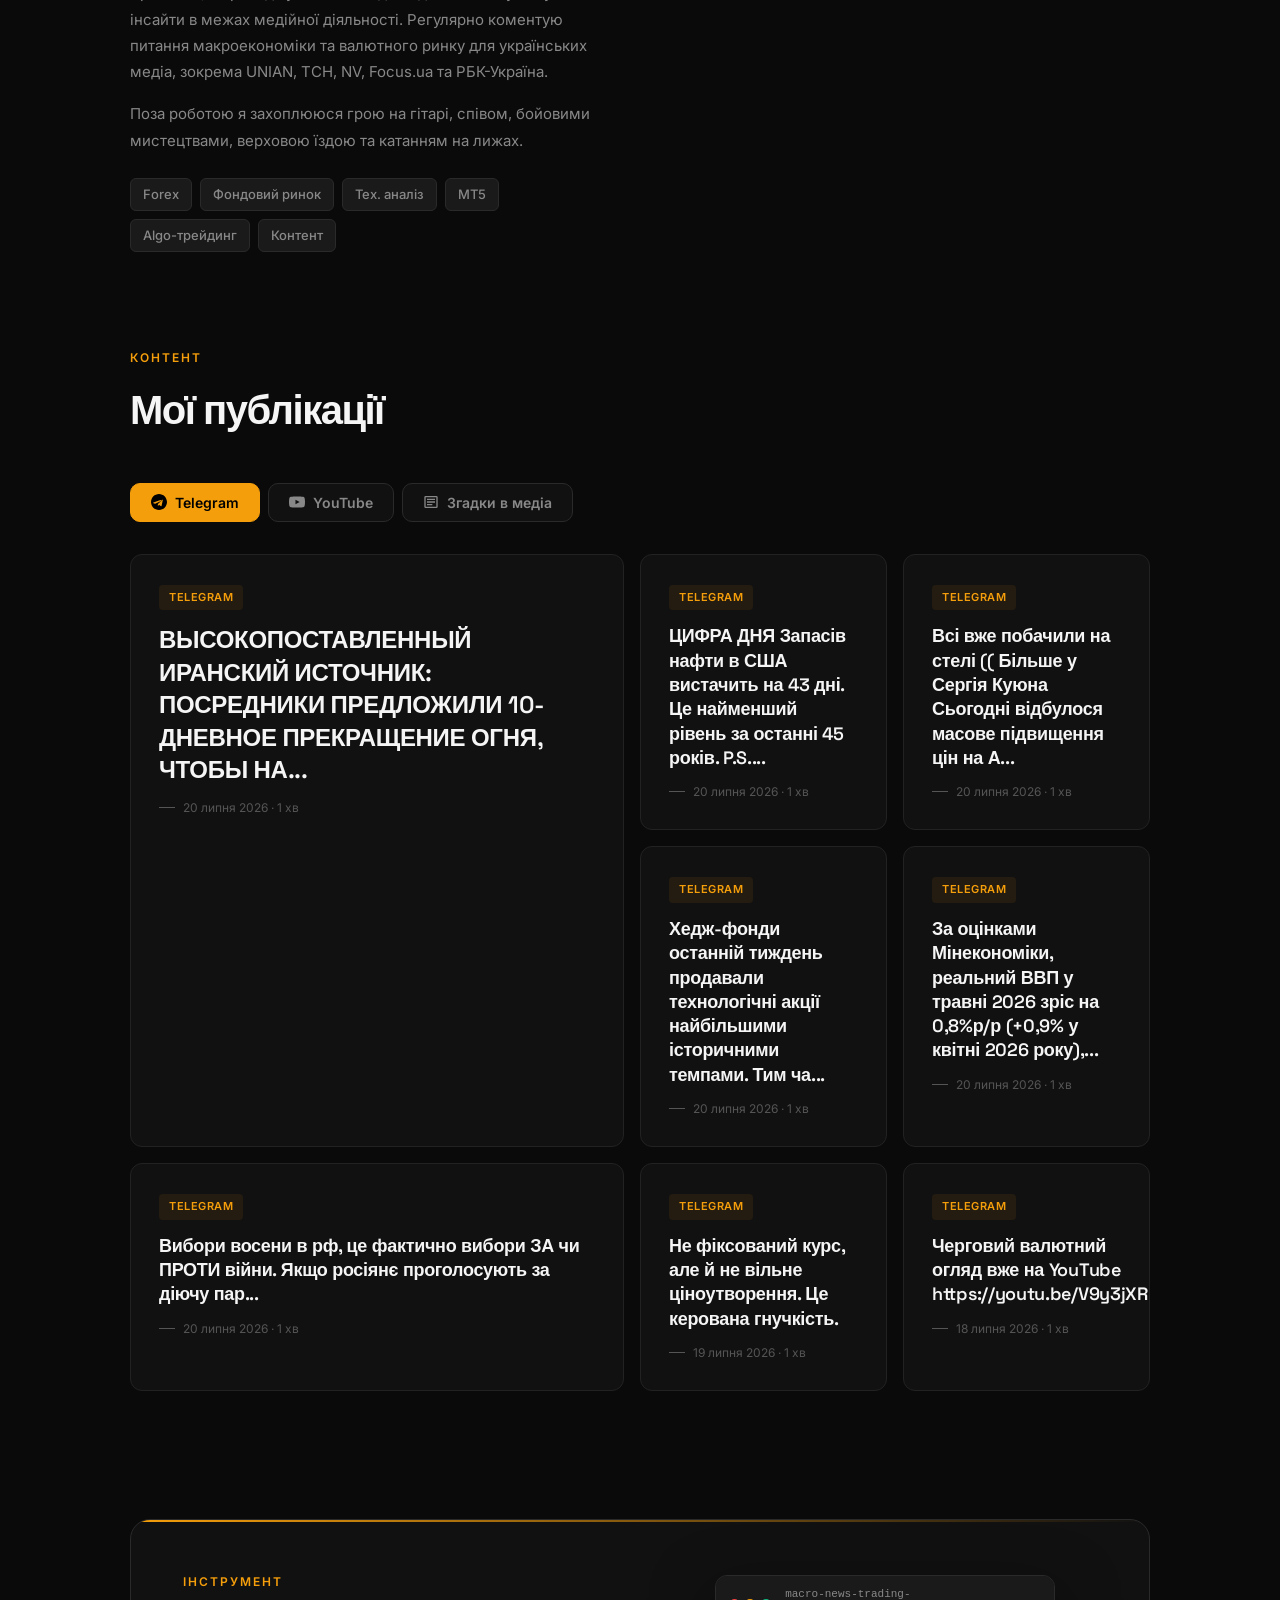
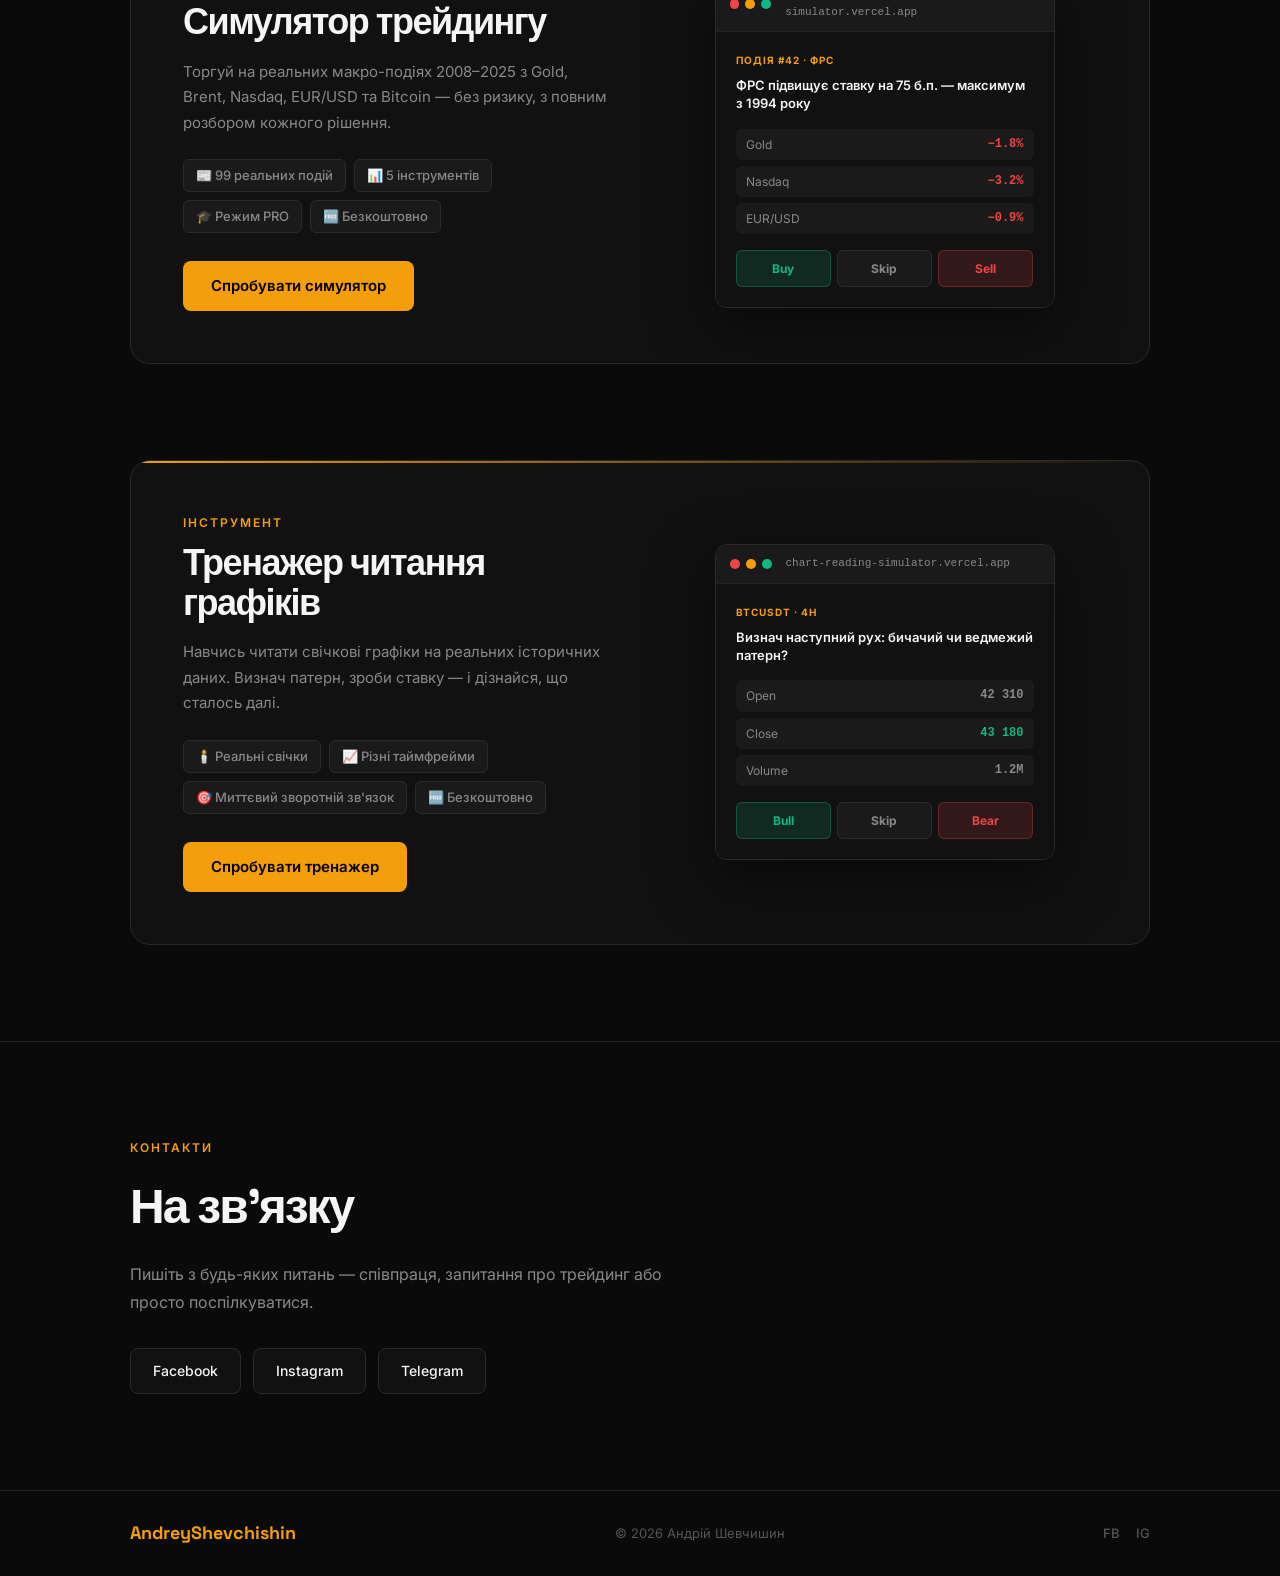
==== commit ad519f16: "Update alternate name and logo in index.html" ====
--- a/index.html
+++ b/index.html
@@ -29,7 +29,7 @@
   "@context": "https://schema.org",
   "@type": "Person",
   "name": "Андрій Шевчишин",
-  "alternateName": "Andrey Shevchyshyn",
+  "alternateName": "Andrew Shevchishin",
   "url": "https://andyshev79.github.io/personal-site/index.html",
   "image": "https://andyshev79.github.io/personal-site/Shevshichin.jpg",
   "jobTitle": "Research and Analysis Group Lead",
@@ -59,7 +59,7 @@
 <!-- NAV -->
 <nav id="navbar">
   <div class="nav-container">
-    <div class="nav-logo">AndreyShevchishin</div>
+    <div class="nav-logo">AndrewShevchishin</div>
     <div class="nav-links">
       <a href="#about" data-i18n="nav.about">Про мене</a>
       <a href="#blog" data-i18n="nav.blog">Блог</a>
@@ -119,7 +119,7 @@
         <span class="badge-dot"></span>
         <span data-i18n="hero.badge">Трейдер · Аналітик · Контент-мейкер</span>
       </div>
-      <h1>Андрій<br><span class="gold">Шевчишин</span></h1>
+      <h1 data-i18n="hero.name">Андрій<br><span class="gold">Шевчишин</span></h1>
       <p class="hero-bio" data-i18n="hero.bio">
         Фінансовий аналітик і трейдер з багаторічним досвідом на Forex та фондових ринках. Ділюся інсайтами про ринки, стратегії та те, що реально працює.
       </p>
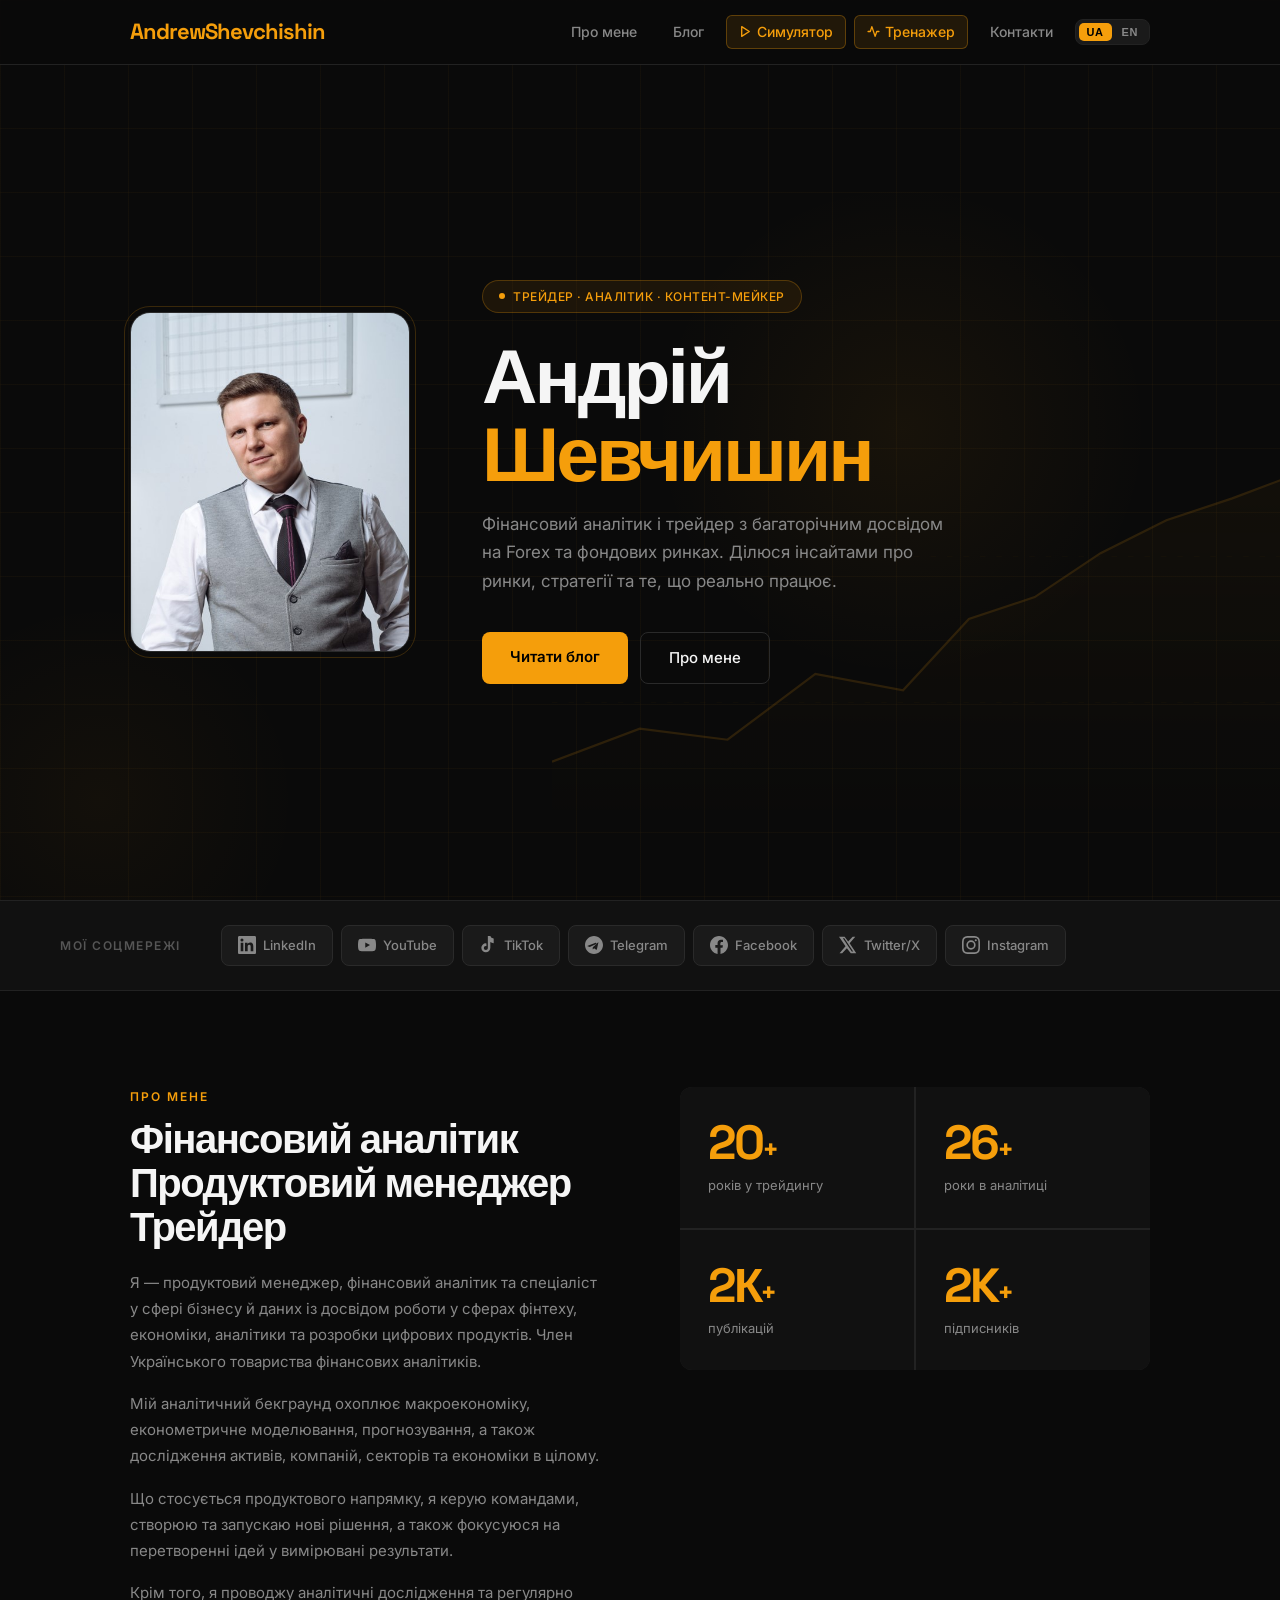
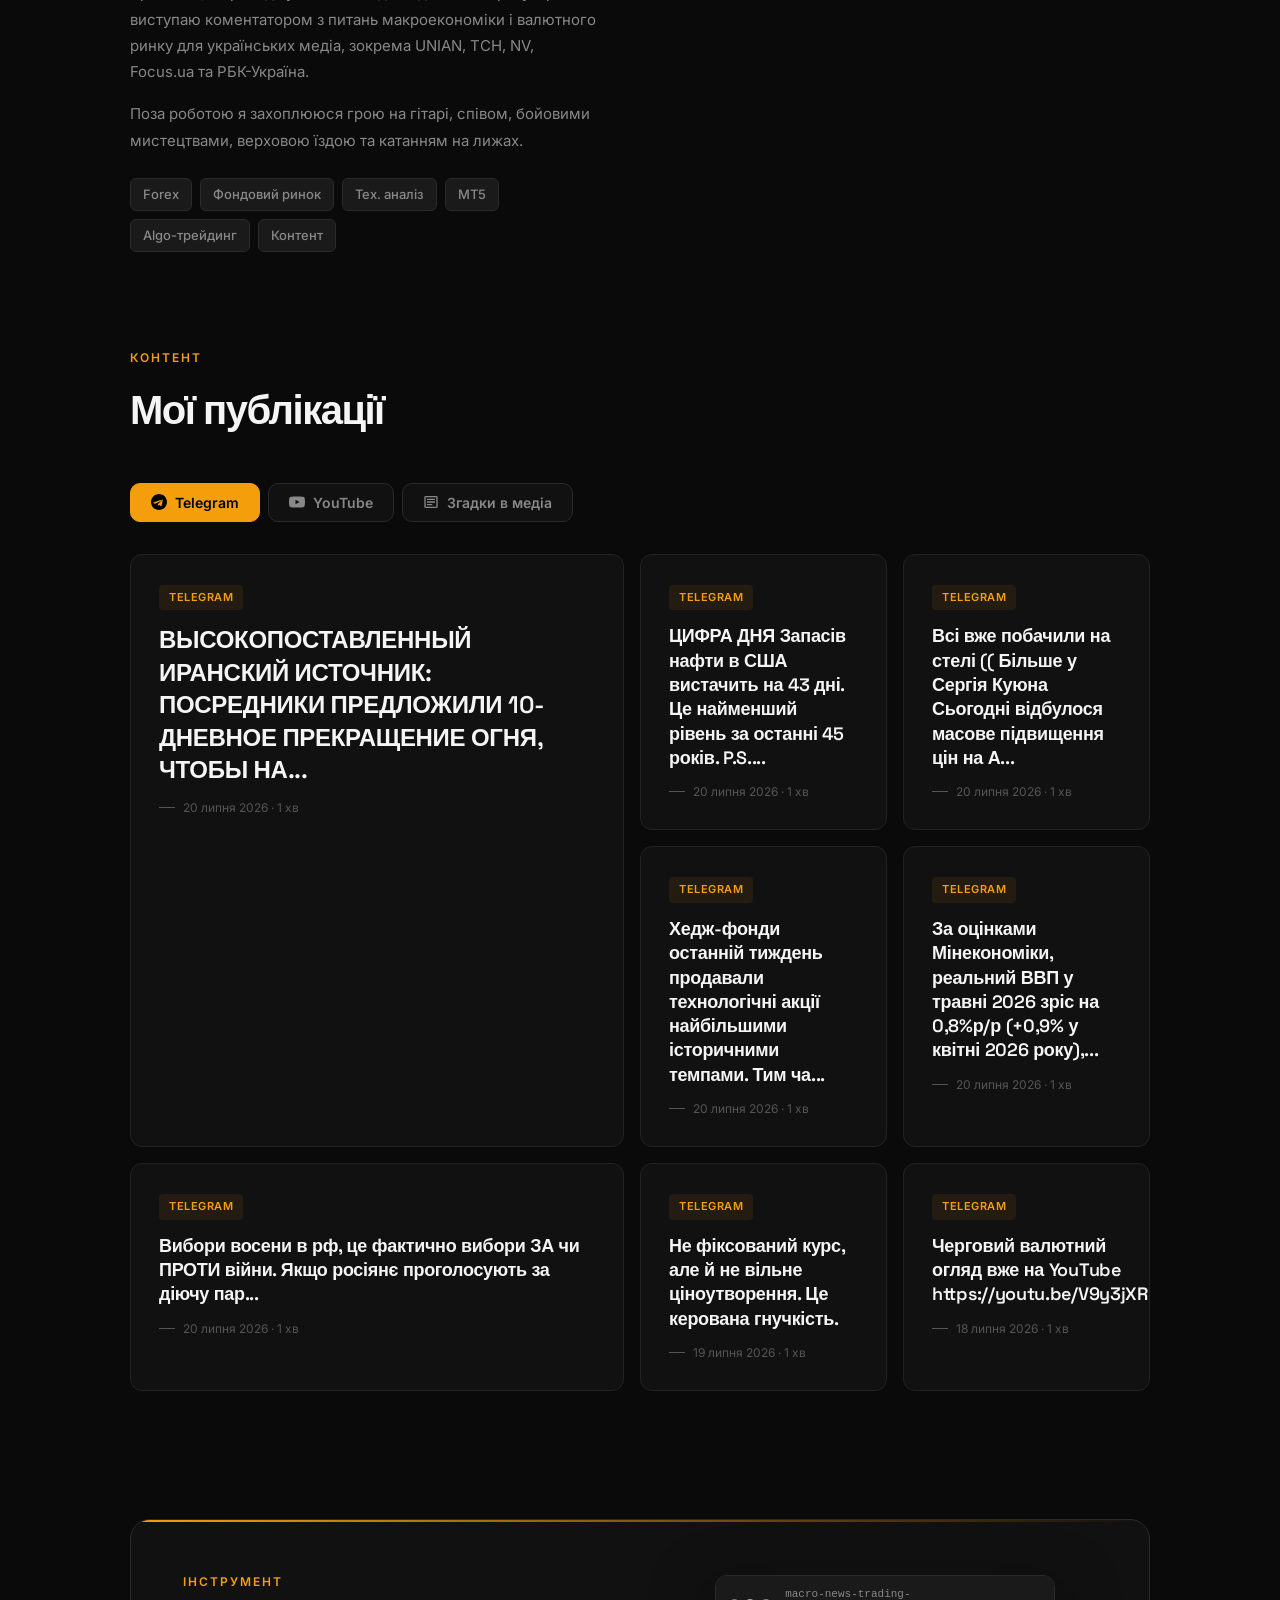
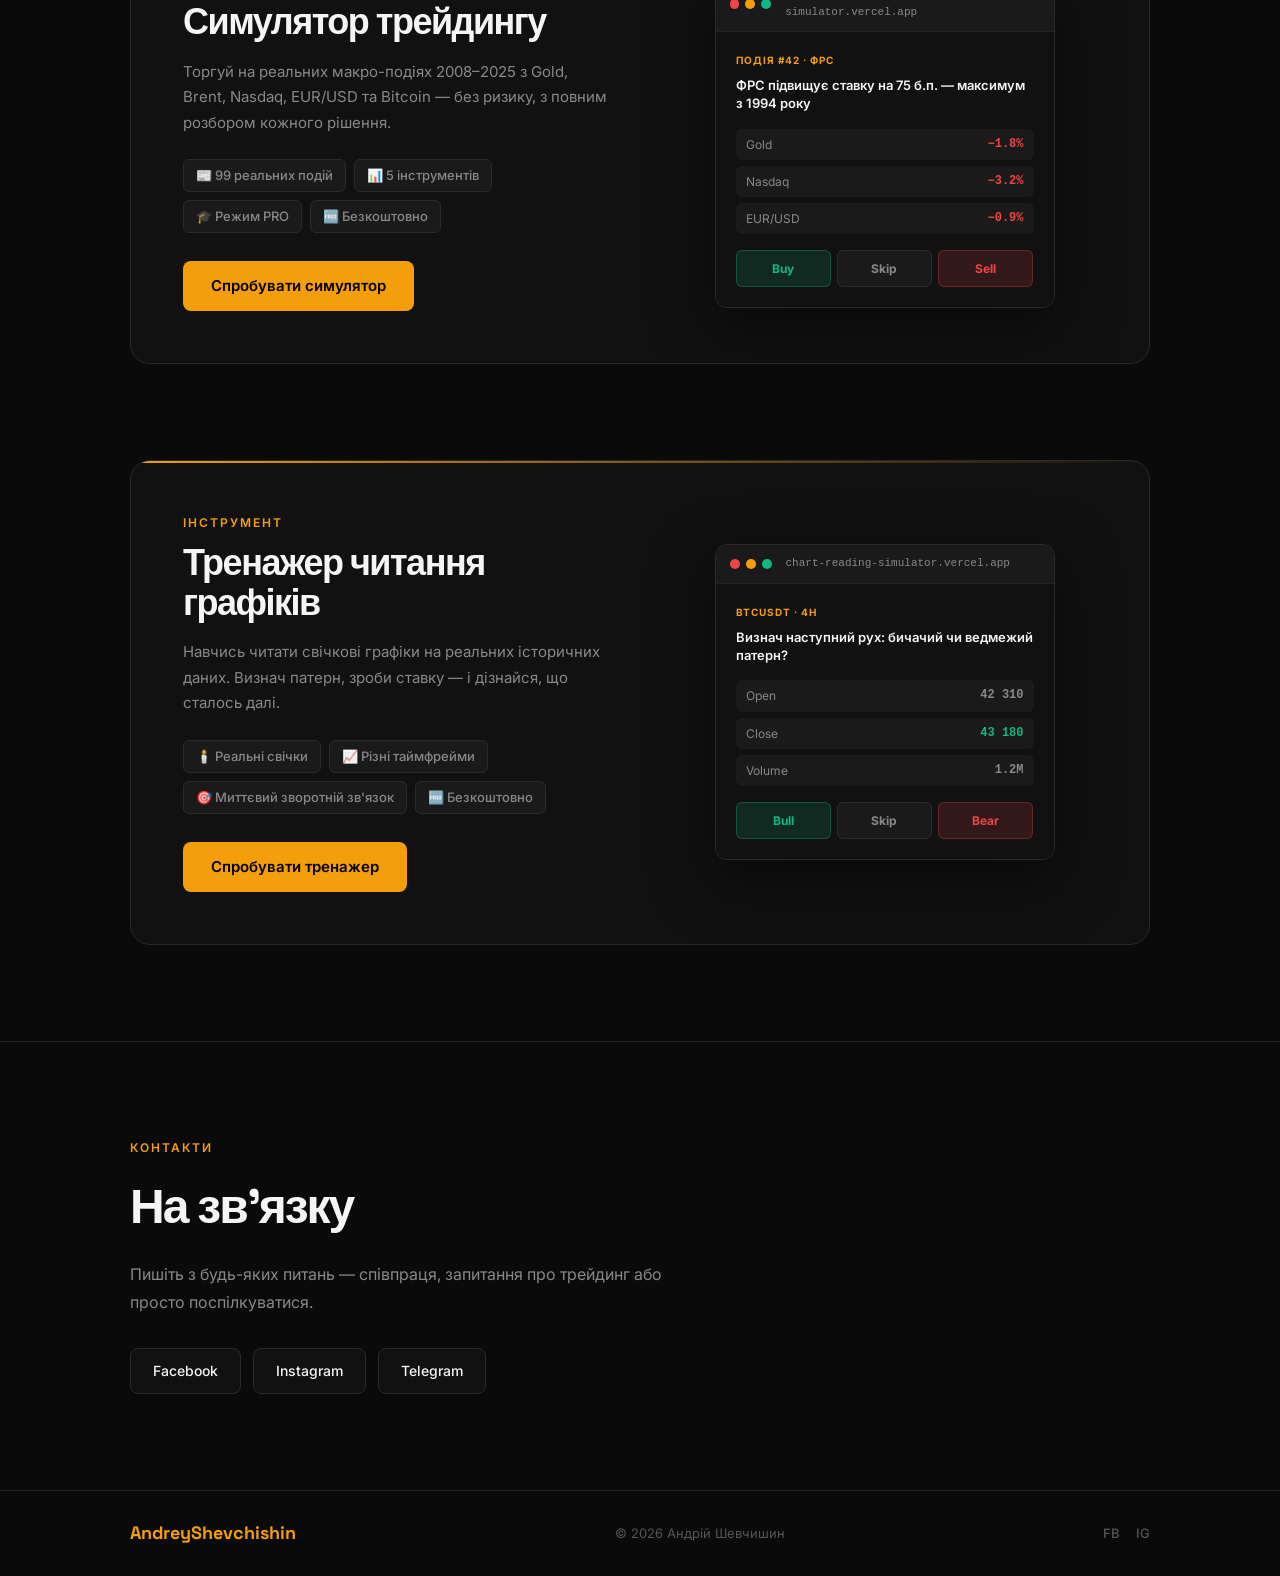
==== commit 88451789: "Update About section media commentary wording Sync the visible about.p4 text with its i18n.js uk/en " ====
--- a/index.html
+++ b/index.html
@@ -176,7 +176,7 @@
         <p data-i18n="about.p1">Я — продуктовий менеджер, фінансовий аналітик та спеціаліст у сфері бізнесу й даних із досвідом роботи у сферах фінтеху, економіки, аналітики та розробки цифрових продуктів. Член Українського товариства фінансових аналітиків.</p>
         <p data-i18n="about.p2">Мій аналітичний бекграунд охоплює макроекономіку, економетричне моделювання, прогнозування, а також дослідження активів, компаній, секторів та економіки в цілому.</p>
         <p data-i18n="about.p3">Що стосується продуктового напрямку, я керую командами, створюю та запускаю нові рішення, а також фокусуюся на перетворенні ідей у вимірювані результати.</p>
-        <p data-i18n="about.p4">Крім того, я проводжу аналітичні дослідження та публікую свої інсайти в межах медійної діяльності.</p>
+        <p data-i18n="about.p4">Крім того, я проводжу аналітичні дослідження та регулярно виступаю коментатором з питань макроекономіки і валютного ринку для українських медіа, зокрема UNIAN, ТСН, NV, Focus.ua та РБК-Україна.</p>
         <p data-i18n="about.p5">Поза роботою я захоплююся грою на гітарі, співом, бойовими мистецтвами, верховою їздою та катанням на лижах.</p>
         <div class="about-tags">
           <span class="tag">Forex</span>
